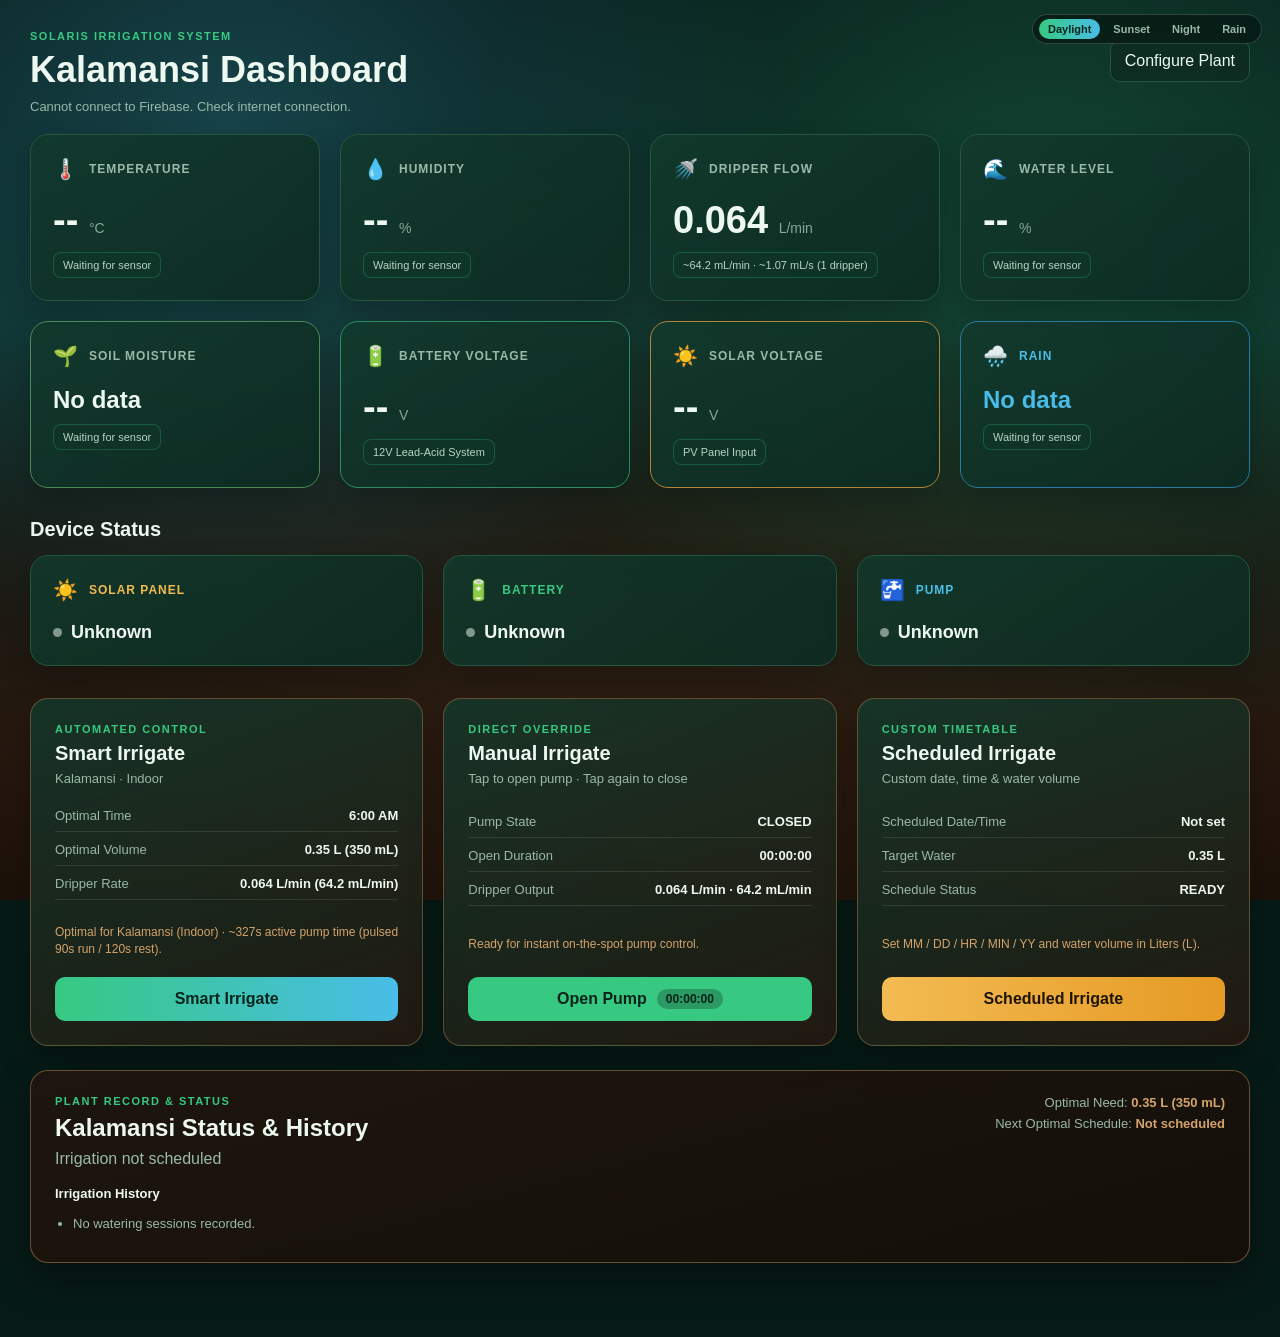
==== monitoring.html @ 54e04a66 "Add files via upload" ====
<!DOCTYPE html>
<html lang="en">
<head>
    <meta charset="UTF-8">
    <meta name="viewport" content="width=device-width, initial-scale=1.0">
    <title>Plant Monitoring — SOLARIS</title>
    <link rel="stylesheet" href="styles.css">
    <script type="module" src="script.js"></script>
    <style>
        /* Background-only scenery layer behind the existing dashboard */
        .solaris-bg-layer {
            position: fixed;
            inset: 0;
            z-index: 0;
            pointer-events: none;
            overflow: hidden;
            transition: filter 0.45s ease;
        }

        .solaris-bg-layer svg {
            width: 100%;
            height: 100%;
            display: block;
        }

        body.bg-mood-daylight .solaris-bg-layer {
            filter: brightness(1.04) saturate(1.08);
        }

        body.bg-mood-sunset .solaris-bg-layer {
            filter: brightness(0.96) saturate(1.24) sepia(0.12);
        }

        body.bg-mood-night .solaris-bg-layer {
            filter: brightness(0.76) saturate(1.05) hue-rotate(8deg);
        }

        body.bg-mood-rain .solaris-bg-layer {
            filter: brightness(0.84) saturate(0.88) contrast(1.05);
        }

        .bg-sun-group {
            transform: translateY(0px);
            opacity: 0.92;
            transition: transform 0.85s cubic-bezier(0.22, 1, 0.36, 1), opacity 0.55s ease;
        }

        .bg-sun-core {
            fill: #fde68a;
            transition: fill 0.75s ease;
        }

        .bg-sun-halo {
            fill: rgba(251, 191, 36, 0.35);
            transition: fill 0.75s ease;
        }

        body.bg-mood-sunset .bg-sun-group {
            transform: translateY(150px);
            opacity: 0.95;
        }

        body.bg-mood-sunset .bg-sun-core {
            fill: #fb923c;
        }

        body.bg-mood-sunset .bg-sun-halo {
            fill: rgba(249, 115, 22, 0.42);
        }

        body.bg-mood-rain .bg-sun-group {
            transform: translateY(10px);
            opacity: 0.5;
        }

        body.bg-mood-night .bg-sun-group {
            transform: translateY(110px);
            opacity: 0;
        }

        .bg-moon-group {
            opacity: 0;
            transform: translateY(14px);
            transition: opacity 0.65s ease, transform 0.75s cubic-bezier(0.22, 1, 0.36, 1);
        }

        body.bg-mood-night .bg-moon-group {
            opacity: 0.92;
            transform: translateY(0px);
        }

        .bg-clouds-group {
            opacity: 0;
            transform: translateY(-10px);
            transition: opacity 0.55s ease, transform 0.65s ease;
        }

        body.bg-mood-rain .bg-clouds-group {
            opacity: 0.88;
            transform: translateY(0px);
        }

        .bg-rain-group {
            display: none;
        }

        .bg-rain-group.is-active {
            display: inline;
        }

        .bg-rain-drop {
            animation: bgDropFall 0.9s linear infinite;
        }

        /* Compact scenery pill in top-right without shifting dashboard boxes */
        .solaris-bg-switcher {
            position: fixed;
            top: 14px;
            right: 18px;
            z-index: 25;
            display: inline-flex;
            align-items: center;
            gap: 4px;
            padding: 4px 6px;
            border-radius: 999px;
            border: 1px solid rgba(154, 208, 185, 0.25);
            background: rgba(7, 27, 22, 0.86);
            backdrop-filter: blur(8px);
        }

        .solaris-bg-btn {
            padding: 4px 9px;
            border-radius: 999px;
            background: transparent;
            color: #9ab9a8;
            font-size: 11px;
            font-weight: 700;
        }

        .solaris-bg-btn.active {
            background: linear-gradient(90deg, #37c982, #49bde8);
            color: #08251d;
        }

        /* Keep existing dashboard boxes strictly untouched above background */
        .dashboard {
            position: relative;
            z-index: 1;
        }

        @keyframes bgDropFall {
            0% { transform: translate(-8px, -24px); opacity: 0.2; }
            50% { opacity: 0.65; }
            100% { transform: translate(-22px, 36px); opacity: 0.1; }
        }
    </style>
</head>
<body class="bg-mood-daylight">
    <!-- BACKGROUND-ONLY LAYER (DOES NOT AFFECT DASHBOARD BOXES) -->
    <div class="solaris-bg-layer" aria-hidden="true">
        <svg viewBox="0 0 1440 900" preserveAspectRatio="xMidYMax slice">
            <defs>
                <linearGradient id="bgSkyWash" x1="0%" y1="0%" x2="0%" y2="100%">
                    <stop offset="0%" stop-color="#071d18" stop-opacity="0.45" />
                    <stop offset="65%" stop-color="#0a261f" stop-opacity="0.25" />
                    <stop offset="100%" stop-color="#171009" stop-opacity="0.65" />
                </linearGradient>
            </defs>

            <rect x="0" y="0" width="1440" height="900" fill="url(#bgSkyWash)" />

            <g class="bg-sun-group">
                <circle class="bg-sun-halo" cx="220" cy="125" r="140" />
                <circle class="bg-sun-core" cx="220" cy="125" r="30" />
            </g>

            <g class="bg-moon-group">
                <circle cx="235" cy="115" r="24" fill="#f8fafc" />
                <circle cx="245" cy="109" r="20" fill="#071d18" />
                <circle cx="120" cy="95" r="2" fill="#e2e8f0" opacity="0.75" />
                <circle cx="380" cy="85" r="1.7" fill="#e2e8f0" opacity="0.65" />
                <circle cx="510" cy="145" r="2" fill="#e2e8f0" opacity="0.7" />
            </g>

            <g class="bg-clouds-group">
                <ellipse cx="205" cy="120" rx="130" ry="36" fill="#64748b" />
                <ellipse cx="315" cy="132" rx="115" ry="32" fill="#475569" />
                <ellipse cx="255" cy="108" rx="100" ry="28" fill="#94a3b8" opacity="0.6" />
            </g>

            <g id="bgRainGroup" class="bg-rain-group">
                <g stroke="rgba(148, 163, 184, 0.45)" stroke-width="1.6" stroke-linecap="round">
                    <line class="bg-rain-drop" x1="140" y1="160" x2="128" y2="191" />
                    <line class="bg-rain-drop" x1="205" y1="190" x2="193" y2="221" style="animation-delay: -0.25s;" />
                    <line class="bg-rain-drop" x1="270" y1="150" x2="258" y2="181" style="animation-delay: -0.45s;" />
                    <line class="bg-rain-drop" x1="340" y1="200" x2="328" y2="231" style="animation-delay: -0.15s;" />
                    <line class="bg-rain-drop" x1="405" y1="165" x2="393" y2="196" style="animation-delay: -0.6s;" />
                </g>
            </g>
        </svg>
    </div>

    <!-- BACKGROUND MODE SWITCHER -->
    <div class="solaris-bg-switcher" role="group" aria-label="Background Scenery">
        <button type="button" class="solaris-bg-btn active" data-bg-scenery="daylight">Daylight</button>
        <button type="button" class="solaris-bg-btn" data-bg-scenery="sunset">Sunset</button>
        <button type="button" class="solaris-bg-btn" data-bg-scenery="night">Night</button>
        <button type="button" class="solaris-bg-btn" data-bg-scenery="rain">Rain</button>
    </div>

    <div class="ambient-backdrop"></div>

    <svg class="scroll-roots-overlay" viewBox="0 0 1440 900" preserveAspectRatio="none" aria-hidden="true">
        <path class="root-branch" d="M120 900 C150 760, 110 660, 180 540 C220 470, 260 410, 240 310" fill="none" stroke="rgba(212, 163, 106, 0.35)" stroke-width="3" />
        <path class="root-branch" d="M180 540 C120 490, 80 440, 45 370" fill="none" stroke="rgba(212, 163, 106, 0.25)" stroke-width="2" />
        <path class="root-branch" d="M1320 900 C1280 750, 1330 640, 1250 520 C1200 450, 1170 380, 1195 290" fill="none" stroke="rgba(212, 163, 106, 0.35)" stroke-width="3" />
        <path class="root-branch" d="M1250 520 C1310 470, 1360 420, 1395 350" fill="none" stroke="rgba(212, 163, 106, 0.25)" stroke-width="2" />
        <path class="root-branch" d="M720 900 C705 810, 740 740, 715 650" fill="none" stroke="rgba(55, 201, 130, 0.22)" stroke-width="2.5" />
    </svg>

    <main class="dashboard">
        <header class="dashboard-header">
            <div>
                <div class="dashboard-kicker">SOLARIS IRRIGATION SYSTEM</div>
                <h1 id="activePlantTitle">Kalamansi Dashboard</h1>
            </div>
            <a class="configure-link" href="index.html">Configure Plant</a>
        </header>

        <p id="telemetryStatus" class="telemetry-status">Connecting to Firebase...</p>

        <section class="sensor-grid">
            <div class="sensor-card temperature-card">
                <div class="sensor-title">
                    <span>🌡️</span>
                    TEMPERATURE
                </div>
                <div class="sensor-value">
                    <span id="temperatureValue">--</span> <span class="sensor-unit">°C</span>
                </div>
                <div class="sensor-stats">
                    <div class="stat">Waiting for sensor</div>
                </div>
            </div>

            <div class="sensor-card humidity-card">
                <div class="sensor-title">
                    <span>💧</span>
                    HUMIDITY
                </div>
                <div class="sensor-value">
                    <span id="humidityValue">--</span> <span class="sensor-unit">%</span>
                </div>
                <div class="sensor-stats">
                    <div class="stat">Waiting for sensor</div>
                </div>
            </div>

            <div class="sensor-card water-card">
                <div class="sensor-title">
                    <span>🚿</span>
                    DRIPPER FLOW
                </div>
                <div class="sensor-value">
                    <span id="waterFlowValue">0.064</span> <span class="sensor-unit">L/min</span>
                </div>
                <div class="sensor-stats">
                    <div class="stat" id="dripperRateDetail">~64.2 mL/min · ~1.07 mL/s (1 dripper)</div>
                </div>
            </div>

            <div class="sensor-card water-card">
                <div class="sensor-title">
                    <span>🌊</span>
                    WATER LEVEL
                </div>
                <div class="sensor-value">
                    <span id="waterLevelValue">--</span> <span class="sensor-unit">%</span>
                </div>
                <div class="sensor-stats">
                    <div class="stat">Waiting for sensor</div>
                </div>
            </div>

            <div class="sensor-card soil-card">
                <div class="sensor-title">
                    <span aria-hidden="true">🌱</span>
                    SOIL MOISTURE
                </div>
                <div class="sensor-value rain-reading" id="soilMoistureReading" aria-live="polite">
                    No data
                </div>
                <div class="sensor-stats">
                    <div class="stat" id="soilMoistureStatus">Waiting for sensor</div>
                </div>
            </div>

            <div class="sensor-card battery-voltage-card">
                <div class="sensor-title">
                    <span aria-hidden="true">🔋</span>
                    BATTERY VOLTAGE
                </div>
                <div class="sensor-value">
                    <span id="batteryVoltageValue">--</span> <span class="sensor-unit">V</span>
                </div>
                <div class="sensor-stats">
                    <div class="stat">12V Lead-Acid System</div>
                </div>
            </div>

            <div class="sensor-card solar-voltage-card">
                <div class="sensor-title">
                    <span aria-hidden="true">☀️</span>
                    SOLAR VOLTAGE
                </div>
                <div class="sensor-value">
                    <span id="solarVoltageValue">--</span> <span class="sensor-unit">V</span>
                </div>
                <div class="sensor-stats">
                    <div class="stat">PV Panel Input</div>
                </div>
            </div>

            <div class="sensor-card water-card rain-card">
                <div class="sensor-title">
                    <span aria-hidden="true">🌧️</span>
                    RAIN
                </div>
                <div class="sensor-value rain-reading" id="rainReading" aria-live="polite">
                    No data
                </div>
                <div class="sensor-stats">
                    <div class="stat" id="rainStatus">Waiting for sensor</div>
                </div>
            </div>
        </section>

        <section class="device-status-section" aria-labelledby="device-status-heading">
            <h1 id="device-status-heading">Device Status</h1>
            <div class="device-status-grid">
                <article class="device-status-card solar-card" aria-live="polite">
                    <div class="sensor-title"><span aria-hidden="true">☀️</span> SOLAR PANEL</div>
                    <p class="device-state" id="solarStatus" data-state="unknown">Unknown</p>
                </article>
                <article class="device-status-card battery-card" aria-live="polite">
                    <div class="sensor-title"><span aria-hidden="true">🔋</span> BATTERY</div>
                    <p class="device-state" id="batteryStatus" data-state="unknown">Unknown</p>
                </article>
                <article class="device-status-card pump-card" aria-live="polite">
                    <div class="sensor-title"><span aria-hidden="true">🚰</span> PUMP</div>
                    <p class="device-state" id="pumpStatus" data-state="unknown">Unknown</p>
                </article>
            </div>
        </section>

        <!-- 3-COLUMN IRRIGATION CONTROLS: SMART | MANUAL | SCHEDULED -->
        <section class="irrigation-controls-grid" aria-label="Irrigation Controls">
            <article class="control-mode-card">
                <div class="mode-card-header">
                    <div class="section-kicker">AUTOMATED CONTROL</div>
                    <h2>Smart Irrigate</h2>
                    <p id="configuredPlantText">Kalamansi · Indoor</p>
                </div>

                <div class="mode-lines">
                    <div class="mode-line-row">
                        <span>Optimal Time</span>
                        <strong id="smartOptimalTimeDisplay">6:00 AM</strong>
                    </div>
                    <div class="mode-line-row">
                        <span>Optimal Volume</span>
                        <strong id="smartOptimalLitersDisplay">0.35 L (350 mL)</strong>
                    </div>
                    <div class="mode-line-row">
                        <span>Dripper Rate</span>
                        <strong>0.064 L/min (64.2 mL/min)</strong>
                    </div>
                </div>

                <p id="smartModeIndication" class="mode-indication">
                    Optimal for Kalamansi (Indoor) · ~327s active pump time (pulsed 90s run / 120s rest).
                </p>

                <button type="button" id="smartIrrigateButton" class="smart-irrigate-button">
                    Smart Irrigate
                </button>

                <div id="scheduleSheet" class="schedule-sheet" hidden>
                    <span>Scheduled Irrigation</span>
                    <strong id="scheduledTime">Not scheduled</strong>
                    <small id="scheduleStatus">Waiting for schedule</small>
                </div>
            </article>

            <article class="control-mode-card">
                <div class="mode-card-header">
                    <div class="section-kicker">DIRECT OVERRIDE</div>
                    <h2>Manual Irrigate</h2>
                    <p>Tap to open pump · Tap again to close</p>
                </div>

                <div class="mode-lines">
                    <div class="mode-line-row">
                        <span>Pump State</span>
                        <strong id="manualPumpStateText">CLOSED</strong>
                    </div>
                    <div class="mode-line-row">
                        <span>Open Duration</span>
                        <strong id="manualElapsedFull">00:00:00</strong>
                    </div>
                    <div class="mode-line-row">
                        <span>Dripper Output</span>
                        <strong id="manualLiveFlowText">0.064 L/min · 64.2 mL/min</strong>
                    </div>
                </div>

                <p id="manualModeIndication" class="mode-indication">
                    Ready for instant on-the-spot pump control.
                </p>

                <button type="button" id="manualIrrigateButton" class="manual-irrigate-button">
                    <span id="manualButtonLabel">Open Pump</span>
                    <span id="manualButtonTimer" class="manual-timer-pill">00:00:00</span>
                </button>
            </article>

            <article class="control-mode-card">
                <div class="mode-card-header">
                    <div class="section-kicker">CUSTOM TIMETABLE</div>
                    <h2>Scheduled Irrigate</h2>
                    <p>Custom date, time &amp; water volume</p>
                </div>

                <div class="mode-lines">
                    <div class="mode-line-row">
                        <span>Scheduled Date/Time</span>
                        <strong id="customScheduleDateTimeDisplay">Not set</strong>
                    </div>
                    <div class="mode-line-row">
                        <span>Target Water</span>
                        <strong id="customScheduleLitersDisplay">0.35 L</strong>
                    </div>
                    <div class="mode-line-row">
                        <span>Schedule Status</span>
                        <strong id="customScheduleStatusBadge">READY</strong>
                    </div>
                </div>

                <p id="customScheduleIndication" class="mode-indication">
                    Set MM / DD / HR / MIN / YY and water volume in Liters (L).
                </p>

                <button type="button" id="scheduledIrrigateButton" class="scheduled-irrigate-button">
                    Scheduled Irrigate
                </button>
            </article>
        </section>

        <!-- LOWER PLANT RECORD, OPTIMAL NEED & HISTORY -->
        <section class="irrigation-section" aria-label="Plant Status and Watering History">
            <div class="plant-status-panel">
                <div class="plant-status-top">
                    <div>
                        <div class="section-kicker">PLANT RECORD &amp; STATUS</div>
                        <h2 id="historyPlantName">Kalamansi Status &amp; History</h2>
                        <p id="plantStatus">Irrigation not scheduled</p>
                    </div>
                    <div class="plant-optimal-lines">
                        <div>Optimal Need: <strong id="lowerOptimalLiters">0.35 L (350 mL)</strong></div>
                        <div>Next Optimal Schedule: <strong id="nextSchedule">Not scheduled</strong></div>
                    </div>
                </div>

                <h3>Irrigation History</h3>
                <ul id="irrigationHistory" class="history-list">
                    <li>No watering sessions recorded.</li>
                </ul>
            </div>
        </section>
    </main>

    <!-- 1. SMART IRRIGATE CONFIRMATION MODAL -->
    <dialog id="irrigationDialog" class="irrigation-dialog">
        <h2 id="dialogPlantName">Smart Irrigate</h2>
        <p id="dialogScheduleText">Schedule Smart Irrigate for the configured plant?</p>
        <div class="dialog-actions">
            <button type="button" id="cancelIrrigation">Cancel</button>
            <button type="button" id="operateIrrigation" class="operate-button">Operate</button>
        </div>
    </dialog>

    <!-- 2. CUSTOM SCHEDULED IRRIGATE MODAL (MM, DD, HR, MIN, YY + LITERS) -->
    <dialog id="customScheduleDialog" class="irrigation-dialog custom-schedule-dialog">
        <h2>Scheduled Irrigate</h2>
        <p id="customDialogSubtitle">Set date, time, and water volume in Liters (L).</p>

        <form id="customScheduleForm">
            <div class="datetime-inputs-grid">
                <div class="dt-field">
                    <label for="schedMM">MM</label>
                    <input id="schedMM" type="number" min="1" max="12" placeholder="MM" required>
                </div>
                <div class="dt-field">
                    <label for="schedDD">DD</label>
                    <input id="schedDD" type="number" min="1" max="31" placeholder="DD" required>
                </div>
                <div class="dt-field">
                    <label for="schedHR">HR</label>
                    <input id="schedHR" type="number" min="0" max="23" placeholder="HH" required>
                </div>
                <div class="dt-field">
                    <label for="schedMIN">MIN</label>
                    <input id="schedMIN" type="number" min="0" max="59" placeholder="MM" required>
                </div>
                <div class="dt-field">
                    <label for="schedYY">YY</label>
                    <input id="schedYY" type="number" min="0" max="99" placeholder="YY" required>
                </div>
            </div>

            <div class="liters-input-group">
                <label for="schedLiters">WATER VOLUME (LITERS — L)</label>
                <input id="schedLiters" type="number" step="0.01" min="0.01" max="10" placeholder="0.35" required>
                <div class="liters-presets">
                    <button type="button" class="liter-preset-btn" data-liters="0.18">0.18 L</button>
                    <button type="button" class="liter-preset-btn" data-liters="0.25">0.25 L</button>
                    <button type="button" class="liter-preset-btn" data-liters="0.35">0.35 L</button>
                    <button type="button" class="liter-preset-btn" data-liters="0.50">0.50 L</button>
                </div>
            </div>

            <p id="customModalIndication" class="custom-indication-text">
                Select date, time, and volume in Liters.
            </p>

            <div class="dialog-actions">
                <button type="button" id="cancelCustomSchedule">Cancel</button>
                <button type="submit" id="saveCustomSchedule" class="operate-button">Set Schedule</button>
            </div>
        </form>
    </dialog>

    <script>
        document.addEventListener("DOMContentLoaded", () => {
            const buttons = document.querySelectorAll(".solaris-bg-btn");
            const rainGroup = document.querySelector("#bgRainGroup");

            function applyBgScenery(mode) {
                const chosen = ["daylight", "sunset", "night", "rain"].includes(mode) ? mode : "daylight";
                document.body.classList.remove("bg-mood-daylight", "bg-mood-sunset", "bg-mood-night", "bg-mood-rain");
                document.body.classList.add(`bg-mood-${chosen}`);
                buttons.forEach((btn) => {
                    btn.classList.toggle("active", btn.getAttribute("data-bg-scenery") === chosen);
                });
                rainGroup?.classList.toggle("is-active", chosen === "rain");
                localStorage.setItem("configuredScenery", chosen);
            }

            buttons.forEach((btn) => {
                btn.addEventListener("click", () => {
                    applyBgScenery(btn.getAttribute("data-bg-scenery"));
                });
            });

            applyBgScenery(localStorage.getItem("configuredScenery") || "daylight");
        });
    </script>
</body>
</html>
---- styles.css ----
* {
    margin: 0;
    padding: 0;
    box-sizing: border-box;
}

:root {
    --scroll-progress: 0;
    --theme-bg: #071b16;
    --theme-surface: #0d2b22;
    --theme-surface-light: #12392c;
    --theme-border: #245641;
    --theme-text: #edf8f1;
    --theme-muted: #9ab9a8;
    --emerald: #37c982;
    --solar-amber: #f3bb52;
    --water-blue: #49bde8;
    --soil-glow: #d4a36a;
}

body {
    font-family: "Inter", Arial, Helvetica, sans-serif;
    background-color: var(--theme-bg);
    color: var(--theme-text);
    overflow-x: hidden;
}

/* ===================== VIBEY AMBIENT + SOIL & ROOTS SCROLL TRANSITION ===================== */
.ambient-backdrop {
    position: fixed;
    inset: 0;
    z-index: 0;
    pointer-events: none;
    background:
        radial-gradient(circle at 18% 14%, rgba(73, 189, 232, 0.22), transparent 42%),
        radial-gradient(circle at 82% 22%, rgba(55, 201, 130, 0.20), transparent 45%),
        radial-gradient(circle at 50% 88%, rgba(92, 54, 24, calc(0.18 + var(--scroll-progress) * 0.65)), transparent 65%),
        linear-gradient(
            180deg,
            #071c19 0%,
            #0b2923 38%,
            #161b14 calc(58% - var(--scroll-progress) * 16%),
            #26180f calc(82% - var(--scroll-progress) * 10%),
            #1c110a 100%
        );
    transition: background 0.15s linear;
}

/* Subtle organic soil texture layer that fades in as you scroll down */
.ambient-backdrop::after {
    content: "";
    position: fixed;
    inset: 0;
    opacity: calc(var(--scroll-progress) * 0.32);
    background-image:
        radial-gradient(rgba(218, 177, 128, 0.18) 1px, transparent 0),
        radial-gradient(rgba(35, 19, 9, 0.55) 1.5px, transparent 0);
    background-size: 26px 26px, 44px 44px;
    background-position: 0 0, 13px 17px;
    pointer-events: none;
}

.scroll-roots-overlay {
    position: fixed;
    inset: 0;
    width: 100%;
    height: 100%;
    z-index: 0;
    pointer-events: none;
    opacity: calc(0.12 + var(--scroll-progress) * 0.78);
    transform: translateY(calc((1 - var(--scroll-progress)) * 90px));
    transition: opacity 0.12s linear, transform 0.12s linear;
}

.root-branch {
    stroke-dasharray: 1200;
    stroke-dashoffset: calc(1200 - (var(--scroll-progress) * 1100));
}

.dashboard {
    position: relative;
    z-index: 1;
    min-height: 100vh;
    padding: 30px;
    background: transparent;
    color: var(--theme-text);
}

/* ===================== PLANT CONFIG PAGE ===================== */
body:has(.plant-config) .dashboard {
    display: grid;
    place-items: center;
    background: radial-gradient(circle at 20% 20%, rgba(73, 189, 232, 0.18), transparent 45%), #071b16;
}

.plant-config {
    width: min(100%, 474px);
    padding: 36px 30px 30px;
    border: 1px solid var(--theme-border);
    border-radius: 16px;
    background: linear-gradient(145deg, rgba(18, 57, 44, 0.92), rgba(13, 43, 34, 0.94));
    box-shadow: 0 18px 36px rgba(2, 7, 16, .35);
}

.plant-config h1 {
    margin-bottom: 14px;
    color: var(--theme-text);
    font-size: 24px;
    text-align: center;
}

.plant-config p {
    margin-bottom: 30px;
    color: var(--theme-muted);
    font-size: 14px;
    line-height: 1.55;
    text-align: center;
}

.plant-config label {
    display: block;
    margin: 0 0 10px;
    color: var(--theme-muted);
    font-size: 12px;
    font-weight: 700;
    letter-spacing: 1px;
    text-transform: uppercase;
}

.plant-config select,
.plant-config .environment-buttons button {
    width: 100%;
    height: 48px;
    padding: 0 14px;
    border: 1px solid var(--theme-border);
    border-radius: 8px;
    background: #103529;
    color: var(--theme-text);
    font: inherit;
}

.plant-config select {
    margin-bottom: 26px;
}

.plant-config .environment-buttons {
    display: grid;
    grid-template-columns: 1fr 1fr;
    gap: 12px;
    margin-bottom: 28px;
}

.plant-config .environment-buttons button {
    padding: 0 8px;
    color: var(--theme-muted);
    font-size: 14px;
}

.plant-config .environment-buttons button.active {
    border: 2px solid var(--emerald);
    background: #164632;
    color: #eafff2;
}

.plant-config .environment-buttons button#outdoor.active {
    border-color: var(--solar-amber);
    background: #49391e;
    color: #fff3d4;
}

.plant-config #startMonitoring {
    display: flex;
    align-items: center;
    justify-content: center;
    width: 100%;
    min-height: 54px;
    border-radius: 8px;
    background: linear-gradient(90deg, var(--emerald), var(--water-blue));
    color: #08251d;
    font-size: 16px;
    font-weight: 700;
    text-decoration: none;
}

/* ===================== HEADER & TELEMETRY ===================== */
.dashboard-header {
    display: flex;
    align-items: center;
    justify-content: space-between;
    gap: 20px;
    margin-bottom: 8px;
}

.dashboard-header h1 {
    color: var(--theme-text);
    font-size: clamp(24px, 4vw, 36px);
}

.dashboard-kicker,
.section-kicker {
    color: var(--emerald);
    font-size: 11px;
    font-weight: 800;
    letter-spacing: 1.5px;
    margin-bottom: 7px;
}

.configure-link {
    border: 1px solid var(--theme-border);
    border-radius: 10px;
    background: rgba(13, 43, 34, 0.85);
    color: var(--theme-text);
    padding: 11px 14px;
    text-decoration: none;
    white-space: nowrap;
}

.telemetry-status {
    margin: 0 0 20px;
    color: var(--theme-muted);
    font-size: 13px;
}

/* ===================== SENSOR CARDS ===================== */
.sensor-grid {
    display: grid;
    grid-template-columns: repeat(4, minmax(0, 1fr));
    gap: 20px;
    width: 100%;
    margin: 20px 0;
}

.sensor-card {
    background: linear-gradient(145deg, rgba(18, 57, 44, 0.88), rgba(13, 43, 34, 0.90));
    backdrop-filter: blur(8px);
    border: 1px solid var(--theme-border);
    border-radius: 18px;
    padding: 22px;
    min-width: 0;
    box-shadow: 0 12px 28px rgba(0, 0, 0, .22);
    transition: transform 0.2s ease, border-color 0.2s ease;
}

.sensor-card:hover {
    transform: translateY(-3px);
    border-color: var(--emerald);
}

.sensor-title {
    display: flex;
    align-items: center;
    gap: 10px;
    font-size: 12px;
    font-weight: 600;
    letter-spacing: 1px;
    color: var(--theme-muted);
}

.sensor-title span {
    font-size: 20px;
}

.sensor-value {
    font-size: clamp(26px, 3vw, 38px);
    font-weight: 700;
    color: var(--theme-text);
    margin-top: 18px;
    margin-bottom: 10px;
    word-break: break-word;
}

.sensor-unit {
    font-size: 14px;
    font-weight: 400;
    color: #86a999;
}

.sensor-stats {
    display: flex;
    flex-wrap: wrap;
    gap: 6px;
    margin-top: 10px;
}

.stat {
    background-color: rgba(16, 53, 41, 0.85);
    border: 1px solid rgba(55, 201, 130, 0.25);
    color: #b7d4c4;
    padding: 6px 9px;
    border-radius: 8px;
    font-size: 11px;
}

.rain-reading {
    font-size: 24px;
}

.rain-card {
    border-color: #287ba0;
}

.rain-card .sensor-title,
.rain-card .rain-reading {
    color: var(--water-blue);
}

.soil-card {
    border-color: #4b8a57;
}

.battery-voltage-card {
    border-color: #2b8f63;
}

.solar-voltage-card {
    border-color: #b28338;
}

/* ===================== DEVICE STATUS ===================== */
.device-status-section {
    margin-top: 30px;
}

.device-status-section > h1 {
    margin-bottom: 14px;
    color: var(--theme-text);
    font-size: 20px;
}

.device-status-grid {
    display: grid;
    grid-template-columns: repeat(3, minmax(0, 1fr));
    gap: 20px;
}

.device-status-card {
    min-width: 0;
    padding: 22px;
    border: 1px solid var(--theme-border);
    border-radius: 18px;
    background: linear-gradient(145deg, rgba(18, 57, 44, 0.88), rgba(13, 43, 34, 0.90));
    backdrop-filter: blur(8px);
    box-shadow: 0 12px 28px rgba(0, 0, 0, .22);
}

.solar-card .sensor-title {
    color: var(--solar-amber);
}

.battery-card .sensor-title {
    color: var(--emerald);
}

.pump-card .sensor-title {
    color: var(--water-blue);
}

.device-state {
    display: flex;
    align-items: center;
    gap: 9px;
    margin-top: 20px;
    color: var(--theme-text);
    font-size: 18px;
    font-weight: 700;
}

.device-state::before {
    width: 9px;
    height: 9px;
    flex: 0 0 9px;
    border-radius: 50%;
    background: #82988c;
    content: "";
}

.device-state[data-state="on"]::before {
    background: var(--emerald);
}

.device-state[data-state="off"]::before {
    background: var(--solar-amber);
}

/* ===================== 3-MODE IRRIGATION CONTROLS (NO BOXES INSIDE CARDS) ===================== */
.irrigation-controls-grid {
    display: grid;
    grid-template-columns: repeat(3, minmax(0, 1fr));
    gap: 20px;
    margin-top: 32px;
}

.control-mode-card {
    border: 1px solid rgba(212, 163, 106, 0.35);
    border-radius: 18px;
    background: linear-gradient(160deg, rgba(18, 57, 44, 0.82), rgba(38, 25, 16, 0.86));
    backdrop-filter: blur(10px);
    padding: 24px;
    display: flex;
    flex-direction: column;
    justify-content: space-between;
    gap: 18px;
    box-shadow: 0 14px 32px rgba(0, 0, 0, .28);
}

.mode-card-header h2 {
    margin-bottom: 6px;
    color: var(--theme-text);
    font-size: 20px;
}

.mode-card-header p {
    color: var(--theme-muted);
    font-size: 13px;
}

/* Clean typographic lines without boxes */
.mode-lines {
    display: flex;
    flex-direction: column;
    gap: 10px;
    padding: 4px 0;
}

.mode-line-row {
    display: flex;
    justify-content: space-between;
    align-items: baseline;
    gap: 12px;
    padding-bottom: 8px;
    border-bottom: 1px solid rgba(237, 248, 241, 0.10);
    font-size: 13px;
    color: var(--theme-muted);
}

.mode-line-row strong {
    color: var(--theme-text);
    font-weight: 700;
    text-align: right;
    font-variant-numeric: tabular-nums;
}

.mode-indication {
    margin-top: 2px;
    color: var(--soil-glow);
    font-size: 12px;
    line-height: 1.45;
}

button {
    cursor: pointer;
    border: none;
    transition: 0.2s ease;
}

button:hover:not(:disabled) {
    opacity: 0.9;
    transform: translateY(-1px);
}

.smart-irrigate-button,
.manual-irrigate-button,
.scheduled-irrigate-button,
.dialog-actions button {
    min-height: 44px;
    width: 100%;
    border-radius: 10px;
    padding: 10px 16px;
    font: inherit;
    font-weight: 800;
    display: flex;
    align-items: center;
    justify-content: center;
    gap: 10px;
}

.smart-irrigate-button {
    background: linear-gradient(90deg, var(--emerald), var(--water-blue));
    color: #08251d;
}

.manual-irrigate-button {
    background: var(--emerald);
    color: #072219;
}

.manual-irrigate-button.is-open {
    background: #ef4444;
    color: #ffffff;
}

.manual-timer-pill {
    background: rgba(0, 0, 0, 0.24);
    padding: 3px 9px;
    border-radius: 999px;
    font-size: 12px;
    font-variant-numeric: tabular-nums;
}

.scheduled-irrigate-button {
    background: linear-gradient(90deg, var(--solar-amber), #e59a24);
    color: #1e1404;
}

.smart-irrigate-button:disabled,
.manual-irrigate-button:disabled,
.scheduled-irrigate-button:disabled {
    opacity: 0.55;
    cursor: not-allowed;
}

.schedule-sheet {
    display: flex;
    flex-direction: column;
    gap: 3px;
    padding-top: 6px;
    border-top: 1px solid rgba(55, 201, 130, 0.28);
    font-size: 12px;
}

.schedule-sheet[hidden] {
    display: none;
}

.schedule-sheet span,
.schedule-sheet small {
    color: var(--theme-muted);
}

.schedule-sheet strong {
    color: var(--emerald);
    font-size: 13px;
}

/* ===================== LOWER PLANT RECORD & ROOTS SECTION ===================== */
.irrigation-section {
    display: grid;
    grid-template-columns: 1fr;
    gap: 20px;
    margin-top: 24px;
    padding-bottom: 44px;
}

.plant-status-panel {
    border: 1px solid rgba(212, 163, 106, 0.42);
    border-radius: 18px;
    background: linear-gradient(165deg, rgba(34, 22, 14, 0.86), rgba(22, 14, 9, 0.92));
    backdrop-filter: blur(10px);
    padding: 24px;
    box-shadow: 0 16px 36px rgba(0, 0, 0, .35);
}

.plant-status-top {
    display: flex;
    justify-content: space-between;
    align-items: flex-start;
    flex-wrap: wrap;
    gap: 14px;
}

.plant-status-panel h2 {
    margin-bottom: 8px;
    color: var(--theme-text);
}

.plant-status-panel p {
    color: var(--theme-muted);
}

.plant-optimal-lines {
    display: flex;
    flex-direction: column;
    gap: 6px;
    font-size: 13px;
    color: var(--theme-muted);
    text-align: right;
}

.plant-optimal-lines strong {
    color: var(--soil-glow);
}

.plant-status-panel h3 {
    margin: 18px 0 8px;
    color: var(--theme-text);
    font-size: 13px;
}

.history-list {
    max-height: 170px;
    overflow-y: auto;
    margin: 0;
    padding-left: 18px;
    color: var(--theme-muted);
    font-size: 13px;
}

.history-list li {
    margin: 7px 0;
}

/* ===================== MODALS ===================== */
.irrigation-dialog {
    position: fixed;
    inset: 50% auto auto 50%;
    margin: 0;
    transform: translate(-50%, -50%);
    width: min(430px, calc(100% - 32px));
    border: 1px solid var(--theme-border);
    border-radius: 16px;
    background: #0d2b22;
    color: var(--theme-text);
    padding: 24px;
    text-align: center;
}

.irrigation-dialog::backdrop {
    background: rgba(2, 12, 9, .78);
}

.irrigation-dialog h2 {
    margin-bottom: 10px;
}

.irrigation-dialog p {
    color: var(--theme-muted);
}

.dialog-actions {
    display: grid;
    grid-template-columns: 1fr 1fr;
    gap: 12px;
    margin-top: 22px;
}

.dialog-actions button {
    border: 1px solid var(--theme-border);
    background: #12392c;
    color: var(--theme-text);
}

.dialog-actions .operate-button {
    border: 0;
    background: linear-gradient(90deg, var(--emerald), var(--water-blue));
    color: #08251d;
}

.custom-schedule-dialog {
    width: min(470px, calc(100% - 32px));
    text-align: left;
}

.datetime-inputs-grid {
    display: grid;
    grid-template-columns: repeat(5, 1fr);
    gap: 8px;
    margin: 18px 0 14px;
}

.dt-field,
.liters-input-group label {
    display: flex;
    flex-direction: column;
    gap: 6px;
    font-size: 11px;
    font-weight: 700;
    letter-spacing: 0.8px;
    color: var(--theme-muted);
}

.dt-field input,
.liters-input-group input {
    width: 100%;
    height: 42px;
    padding: 0 10px;
    border: 1px solid var(--theme-border);
    border-radius: 8px;
    background: #103529;
    color: var(--theme-text);
    font: inherit;
    font-size: 14px;
    font-weight: 700;
}

.liters-presets {
    display: grid;
    grid-template-columns: repeat(4, 1fr);
    gap: 8px;
    margin-top: 10px;
}

.liter-preset-btn {
    min-height: 36px;
    border: 1px solid var(--theme-border);
    border-radius: 8px;
    background: #12392c;
    color: var(--theme-text);
    font-size: 12px;
    font-weight: 700;
}

.custom-indication-text {
    margin-top: 14px;
    color: var(--solar-amber);
    font-size: 12px;
    line-height: 1.45;
}

@media (max-width: 1024px) {
    .sensor-grid {
        grid-template-columns: repeat(2, minmax(0, 1fr));
    }
    .irrigation-controls-grid {
        grid-template-columns: 1fr;
    }
}

@media (max-width: 600px) {
    .dashboard {
        padding: 16px;
    }
    .sensor-grid,
    .device-status-grid {
        grid-template-columns: 1fr;
    }
    .dashboard-header {
        flex-direction: column;
        align-items: flex-start;
    }
    .plant-optimal-lines {
        text-align: left;
    }
}
/* ===================== 2D PLANT ENTRANCE & PLANT SWITCHING ===================== */
.config-layout {
    width: min(100%, 840px);
    display: grid;
    grid-template-columns: minmax(250px, 320px) minmax(0, 1fr);
    gap: 28px;
    align-items: center;
}

body:has(.plant-config) .plant-config {
    width: 100%;
    animation: panelSlideIn 0.65s cubic-bezier(0.22, 1, 0.36, 1) both;
}

.plant-2d-stage {
    position: relative;
    display: flex;
    flex-direction: column;
    align-items: center;
    justify-content: center;
    padding: 24px 18px 20px;
    border-radius: 20px;
    border: 1px solid rgba(88, 224, 150, 0.28);
    background: linear-gradient(160deg, rgba(18, 57, 44, 0.72), rgba(10, 32, 26, 0.88));
    box-shadow: 0 20px 42px rgba(0, 0, 0, 0.35);
    overflow: hidden;
    opacity: 0;
    transform: translateY(28px) scale(0.94);
    transition: opacity 0.65s cubic-bezier(0.22, 1, 0.36, 1),
                transform 0.65s cubic-bezier(0.22, 1, 0.36, 1),
                border-color 0.35s ease;
}

.plant-2d-stage.is-visible {
    opacity: 1;
    transform: translateY(0) scale(1);
}

.plant-2d-stage.is-switching .plant-artwork.is-active {
    animation: plantSwapPop 0.42s cubic-bezier(0.22, 1, 0.36, 1);
}

.plant-aura {
    position: absolute;
    width: 190px;
    height: 190px;
    border-radius: 50%;
    background: radial-gradient(circle, rgba(88, 224, 150, 0.26), rgba(73, 189, 232, 0.06) 65%, transparent 75%);
    filter: blur(8px);
    pointer-events: none;
    transition: background 0.45s ease;
}

.plant-2d-stage.is-oregano .plant-aura {
    background: radial-gradient(circle, rgba(243, 187, 82, 0.22), rgba(88, 224, 150, 0.14) 65%, transparent 75%);
}

.plant-2d-svg {
    position: relative;
    z-index: 1;
    width: 100%;
    max-width: 230px;
    height: auto;
}

.plant-artwork {
    opacity: 0;
    transform: scale(0.86) translateY(10px);
    transform-origin: 130px 192px;
    transition: opacity 0.38s ease, transform 0.45s cubic-bezier(0.22, 1, 0.36, 1);
    pointer-events: none;
}

.plant-artwork.is-active {
    opacity: 1;
    transform: scale(1) translateY(0);
}

.sway-a {
    animation: gentleLeafSwayA 3.8s ease-in-out infinite;
    transform-box: fill-box;
    transform-origin: center;
}

.sway-b {
    animation: gentleLeafSwayB 4.4s ease-in-out infinite;
    transform-box: fill-box;
    transform-origin: center;
}

.plant-2d-caption {
    position: relative;
    z-index: 1;
    margin-top: 8px;
    text-align: center;
}

.plant-2d-badge {
    display: inline-block;
    padding: 4px 10px;
    border-radius: 999px;
    font-size: 10px;
    font-weight: 800;
    letter-spacing: 1.2px;
    color: #9bf5c4;
    background: rgba(55, 201, 130, 0.16);
    border: 1px solid rgba(55, 201, 130, 0.35);
}

.plant-2d-caption p {
    margin: 8px 0 0;
    font-size: 12px;
    color: var(--theme-muted);
}

@keyframes panelSlideIn {
    from {
        opacity: 0;
        transform: translateY(20px);
    }
    to {
        opacity: 1;
        transform: translateY(0);
    }
}

@keyframes plantSwapPop {
    0% {
        transform: scale(0.84) translateY(12px);
    }
    65% {
        transform: scale(1.04) translateY(-2px);
    }
    100% {
        transform: scale(1) translateY(0);
    }
}

@keyframes gentleLeafSwayA {
    0%, 100% {
        transform: rotate(-2deg);
    }
    50% {
        transform: rotate(3deg);
    }
}

@keyframes gentleLeafSwayB {
    0%, 100% {
        transform: rotate(2.5deg);
    }
    50% {
        transform: rotate(-2.5deg);
    }
}

@media (max-width: 760px) {
    .config-layout {
        grid-template-columns: 1fr;
        max-width: 474px;
    }
    .plant-2d-svg {
        max-width: 185px;
    }
}
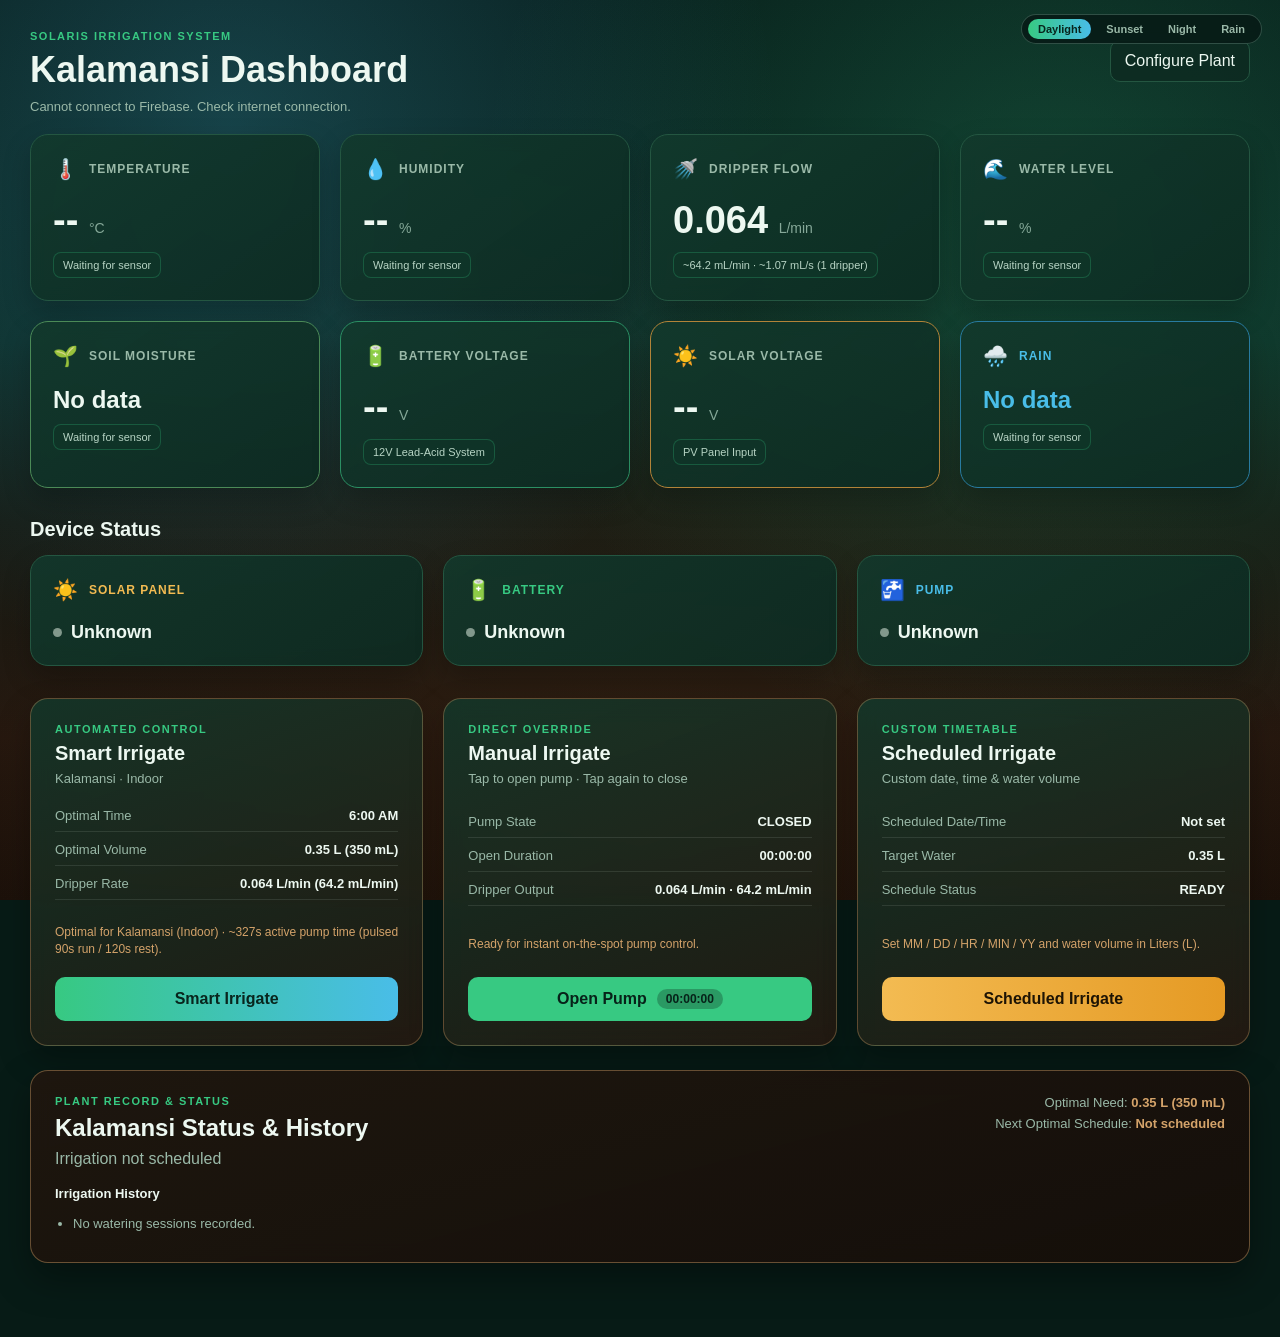
==== commit c2bb62f0: "Add files via upload" ====
--- a/monitoring.html
+++ b/monitoring.html
@@ -7,129 +7,177 @@
     <link rel="stylesheet" href="styles.css">
     <script type="module" src="script.js"></script>
     <style>
-        /* Background-only scenery layer behind the existing dashboard */
-        .solaris-bg-layer {
+        :root {
+            --scroll-progress: 0;
+            --bg-mood-filter: brightness(1.06) saturate(1.12);
+        }
+
+        body.bg-scenery-daylight {
+            --bg-mood-filter: brightness(1.06) saturate(1.12);
+        }
+
+        body.bg-scenery-sunset {
+            --bg-mood-filter: brightness(0.98) saturate(1.26) sepia(0.12);
+        }
+
+        body.bg-scenery-night {
+            --bg-mood-filter: brightness(0.76) saturate(1.06) hue-rotate(8deg);
+        }
+
+        body.bg-scenery-rain {
+            --bg-mood-filter: brightness(0.84) saturate(0.88) contrast(1.05);
+        }
+
+        /* Full-page background layer behind all dashboard boxes */
+        .solaris-page2-bg {
             position: fixed;
             inset: 0;
             z-index: 0;
             pointer-events: none;
             overflow: hidden;
+            filter: var(--bg-mood-filter);
             transition: filter 0.45s ease;
         }
 
-        .solaris-bg-layer svg {
+        .solaris-page2-bg svg {
             width: 100%;
             height: 100%;
             display: block;
         }
 
-        body.bg-mood-daylight .solaris-bg-layer {
-            filter: brightness(1.04) saturate(1.08);
-        }
-
-        body.bg-mood-sunset .solaris-bg-layer {
-            filter: brightness(0.96) saturate(1.24) sepia(0.12);
-        }
-
-        body.bg-mood-night .solaris-bg-layer {
-            filter: brightness(0.76) saturate(1.05) hue-rotate(8deg);
-        }
-
-        body.bg-mood-rain .solaris-bg-layer {
-            filter: brightness(0.84) saturate(0.88) contrast(1.05);
-        }
-
-        .bg-sun-group {
+        /* Sky / Sun / Moon / Clouds / Rain transitions */
+        .p2-sky-tint {
+            fill: rgba(255, 240, 185, 0.14);
+            transition: fill 0.6s ease;
+        }
+
+        body.bg-scenery-sunset .p2-sky-tint {
+            fill: rgba(251, 146, 60, 0.22);
+        }
+
+        body.bg-scenery-night .p2-sky-tint {
+            fill: rgba(15, 32, 65, 0.28);
+        }
+
+        body.bg-scenery-rain .p2-sky-tint {
+            fill: rgba(100, 116, 139, 0.22);
+        }
+
+        .p2-sun-group {
             transform: translateY(0px);
             opacity: 0.92;
             transition: transform 0.85s cubic-bezier(0.22, 1, 0.36, 1), opacity 0.55s ease;
         }
 
-        .bg-sun-core {
+        .p2-sun-core {
             fill: #fde68a;
             transition: fill 0.75s ease;
         }
 
-        .bg-sun-halo {
-            fill: rgba(251, 191, 36, 0.35);
+        .p2-sun-halo {
+            fill: rgba(251, 191, 36, 0.34);
             transition: fill 0.75s ease;
         }
 
-        body.bg-mood-sunset .bg-sun-group {
-            transform: translateY(150px);
+        body.bg-scenery-sunset .p2-sun-group {
+            transform: translateY(145px);
             opacity: 0.95;
         }
 
-        body.bg-mood-sunset .bg-sun-core {
+        body.bg-scenery-sunset .p2-sun-core {
             fill: #fb923c;
         }
 
-        body.bg-mood-sunset .bg-sun-halo {
+        body.bg-scenery-sunset .p2-sun-halo {
             fill: rgba(249, 115, 22, 0.42);
         }
 
-        body.bg-mood-rain .bg-sun-group {
+        body.bg-scenery-rain .p2-sun-group {
             transform: translateY(10px);
-            opacity: 0.5;
-        }
-
-        body.bg-mood-night .bg-sun-group {
-            transform: translateY(110px);
+            opacity: 0.48;
+        }
+
+        body.bg-scenery-night .p2-sun-group {
+            transform: translateY(115px);
             opacity: 0;
         }
 
-        .bg-moon-group {
+        .p2-moon-group {
             opacity: 0;
-            transform: translateY(14px);
+            transform: translateY(16px);
             transition: opacity 0.65s ease, transform 0.75s cubic-bezier(0.22, 1, 0.36, 1);
         }
 
-        body.bg-mood-night .bg-moon-group {
-            opacity: 0.92;
+        body.bg-scenery-night .p2-moon-group {
+            opacity: 0.95;
             transform: translateY(0px);
         }
 
-        .bg-clouds-group {
+        .p2-clouds-group {
             opacity: 0;
-            transform: translateY(-10px);
+            transform: translateY(-12px);
             transition: opacity 0.55s ease, transform 0.65s ease;
         }
 
-        body.bg-mood-rain .bg-clouds-group {
-            opacity: 0.88;
+        body.bg-scenery-rain .p2-clouds-group {
+            opacity: 0.9;
             transform: translateY(0px);
         }
 
-        .bg-rain-group {
+        .p2-rain-group {
             display: none;
         }
 
-        .bg-rain-group.is-active {
+        .p2-rain-group.is-active {
             display: inline;
         }
 
-        .bg-rain-drop {
-            animation: bgDropFall 0.9s linear infinite;
-        }
-
-        /* Compact scenery pill in top-right without shifting dashboard boxes */
-        .solaris-bg-switcher {
+        .p2-rain-streak {
+            animation: p2RainFall 0.85s linear infinite;
+        }
+
+        /* Full-page background plant (matches Page 1 species + grows upward on scroll) */
+        .p2-fullpage-plant-wrap {
+            opacity: calc(0.14 + var(--scroll-progress) * 0.86);
+            transform:
+                translateY(calc((1 - var(--scroll-progress)) * 310px))
+                scale(calc(0.46 + var(--scroll-progress) * 0.54));
+            transform-box: fill-box;
+            transform-origin: bottom center;
+            transition: transform 0.08s linear, opacity 0.12s linear;
+        }
+
+        .p2-species-group {
+            display: none;
+        }
+
+        .p2-species-group.is-active {
+            display: inline;
+        }
+
+        .p2-sway {
+            transform-origin: 720px 835px;
+            animation: p2PlantBreeze 4.8s ease-in-out infinite;
+        }
+
+        /* Top-right scenery pill */
+        .p2-scenery-switcher {
             position: fixed;
             top: 14px;
             right: 18px;
-            z-index: 25;
+            z-index: 30;
             display: inline-flex;
             align-items: center;
-            gap: 4px;
+            gap: 5px;
             padding: 4px 6px;
             border-radius: 999px;
-            border: 1px solid rgba(154, 208, 185, 0.25);
-            background: rgba(7, 27, 22, 0.86);
+            border: 1px solid rgba(154, 208, 185, 0.28);
+            background: rgba(7, 27, 22, 0.88);
             backdrop-filter: blur(8px);
         }
 
-        .solaris-bg-btn {
-            padding: 4px 9px;
+        .p2-scenery-btn {
+            padding: 4px 10px;
             border-radius: 999px;
             background: transparent;
             color: #9ab9a8;
@@ -137,75 +185,188 @@
             font-weight: 700;
         }
 
-        .solaris-bg-btn.active {
+        .p2-scenery-btn.active {
             background: linear-gradient(90deg, #37c982, #49bde8);
             color: #08251d;
         }
 
-        /* Keep existing dashboard boxes strictly untouched above background */
+        /* Keep dashboard boxes untouched above background */
         .dashboard {
             position: relative;
-            z-index: 1;
-        }
-
-        @keyframes bgDropFall {
-            0% { transform: translate(-8px, -24px); opacity: 0.2; }
-            50% { opacity: 0.65; }
-            100% { transform: translate(-22px, 36px); opacity: 0.1; }
+            z-index: 2;
+        }
+
+        @keyframes p2RainFall {
+            0% { transform: translate(-10px, -26px); opacity: 0.2; }
+            50% { opacity: 0.72; }
+            100% { transform: translate(-24px, 38px); opacity: 0.1; }
+        }
+
+        @keyframes p2PlantBreeze {
+            0%, 100% { transform: rotate(-1.1deg); }
+            50% { transform: rotate(1.3deg); }
         }
     </style>
 </head>
-<body class="bg-mood-daylight">
-    <!-- BACKGROUND-ONLY LAYER (DOES NOT AFFECT DASHBOARD BOXES) -->
-    <div class="solaris-bg-layer" aria-hidden="true">
+<body class="bg-scenery-daylight">
+    <!-- FULL-PAGE BACKGROUND WITH SCENERY + FULL-SIZE SCROLL-GROWING PLANT -->
+    <div class="solaris-page2-bg" aria-hidden="true">
         <svg viewBox="0 0 1440 900" preserveAspectRatio="xMidYMax slice">
             <defs>
-                <linearGradient id="bgSkyWash" x1="0%" y1="0%" x2="0%" y2="100%">
-                    <stop offset="0%" stop-color="#071d18" stop-opacity="0.45" />
-                    <stop offset="65%" stop-color="#0a261f" stop-opacity="0.25" />
-                    <stop offset="100%" stop-color="#171009" stop-opacity="0.65" />
+                <linearGradient id="p2SkyGrad" x1="0%" y1="0%" x2="0%" y2="100%">
+                    <stop offset="0%" stop-color="#071d18" stop-opacity="0.55" />
+                    <stop offset="68%" stop-color="#0b2820" stop-opacity="0.32" />
+                    <stop offset="100%" stop-color="#19110a" stop-opacity="0.72" />
+                </linearGradient>
+
+                <linearGradient id="p2KalamansiStemGrad" x1="0%" y1="100%" x2="0%" y2="0%">
+                    <stop offset="0%" stop-color="#3f6e58" />
+                    <stop offset="55%" stop-color="#5da87a" />
+                    <stop offset="100%" stop-color="#8be0a6" />
+                </linearGradient>
+
+                <linearGradient id="p2KalamansiLeafGrad" x1="0%" y1="0%" x2="100%" y2="100%">
+                    <stop offset="0%" stop-color="#6ce09b" />
+                    <stop offset="55%" stop-color="#379e6c" />
+                    <stop offset="100%" stop-color="#1b5c42" />
+                </linearGradient>
+
+                <radialGradient id="p2RipeFruitGrad" cx="34%" cy="28%" r="72%">
+                    <stop offset="0%" stop-color="#ffe066" />
+                    <stop offset="58%" stop-color="#f59e0b" />
+                    <stop offset="100%" stop-color="#b45309" />
+                </radialGradient>
+
+                <radialGradient id="p2UnripeFruitGrad" cx="35%" cy="30%" r="72%">
+                    <stop offset="0%" stop-color="#a7f3a0" />
+                    <stop offset="62%" stop-color="#4ade80" />
+                    <stop offset="100%" stop-color="#15803d" />
+                </radialGradient>
+
+                <linearGradient id="p2OreganoStemGrad" x1="0%" y1="100%" x2="0%" y2="0%">
+                    <stop offset="0%" stop-color="#476e60" />
+                    <stop offset="100%" stop-color="#87c2ad" />
+                </linearGradient>
+
+                <linearGradient id="p2OreganoLeafGrad" x1="15%" y1="10%" x2="85%" y2="90%">
+                    <stop offset="0%" stop-color="#b7e7d7" />
+                    <stop offset="55%" stop-color="#7ec2aa" />
+                    <stop offset="100%" stop-color="#4d8a75" />
                 </linearGradient>
             </defs>
 
-            <rect x="0" y="0" width="1440" height="900" fill="url(#bgSkyWash)" />
-
-            <g class="bg-sun-group">
-                <circle class="bg-sun-halo" cx="220" cy="125" r="140" />
-                <circle class="bg-sun-core" cx="220" cy="125" r="30" />
+            <rect x="0" y="0" width="1440" height="900" fill="url(#p2SkyGrad)" />
+            <rect class="p2-sky-tint" x="0" y="0" width="1440" height="900" />
+
+            <!-- Sun -->
+            <g class="p2-sun-group">
+                <circle class="p2-sun-halo" cx="250" cy="140" r="155" />
+                <circle class="p2-sun-core" cx="250" cy="140" r="36" />
             </g>
 
-            <g class="bg-moon-group">
-                <circle cx="235" cy="115" r="24" fill="#f8fafc" />
-                <circle cx="245" cy="109" r="20" fill="#071d18" />
-                <circle cx="120" cy="95" r="2" fill="#e2e8f0" opacity="0.75" />
-                <circle cx="380" cy="85" r="1.7" fill="#e2e8f0" opacity="0.65" />
-                <circle cx="510" cy="145" r="2" fill="#e2e8f0" opacity="0.7" />
+            <!-- Moon & Stars (Night) -->
+            <g class="p2-moon-group">
+                <circle cx="265" cy="130" r="28" fill="#f8fafc" />
+                <circle cx="276" cy="123" r="24" fill="#081e18" />
+                <circle cx="140" cy="105" r="2.2" fill="#e2e8f0" opacity="0.8" />
+                <circle cx="410" cy="95" r="1.9" fill="#e2e8f0" opacity="0.7" />
+                <circle cx="560" cy="150" r="2.3" fill="#e2e8f0" opacity="0.75" />
+                <circle cx="1120" cy="115" r="2.1" fill="#e2e8f0" opacity="0.75" />
+                <circle cx="1260" cy="175" r="1.8" fill="#e2e8f0" opacity="0.65" />
             </g>
 
-            <g class="bg-clouds-group">
-                <ellipse cx="205" cy="120" rx="130" ry="36" fill="#64748b" />
-                <ellipse cx="315" cy="132" rx="115" ry="32" fill="#475569" />
-                <ellipse cx="255" cy="108" rx="100" ry="28" fill="#94a3b8" opacity="0.6" />
+            <!-- Rain Clouds & Rain Streaks -->
+            <g class="p2-clouds-group">
+                <ellipse cx="220" cy="125" rx="145" ry="40" fill="#64748b" />
+                <ellipse cx="345" cy="138" rx="135" ry="36" fill="#475569" />
+                <ellipse cx="280" cy="112" rx="120" ry="32" fill="#94a3b8" opacity="0.62" />
             </g>
 
-            <g id="bgRainGroup" class="bg-rain-group">
-                <g stroke="rgba(148, 163, 184, 0.45)" stroke-width="1.6" stroke-linecap="round">
-                    <line class="bg-rain-drop" x1="140" y1="160" x2="128" y2="191" />
-                    <line class="bg-rain-drop" x1="205" y1="190" x2="193" y2="221" style="animation-delay: -0.25s;" />
-                    <line class="bg-rain-drop" x1="270" y1="150" x2="258" y2="181" style="animation-delay: -0.45s;" />
-                    <line class="bg-rain-drop" x1="340" y1="200" x2="328" y2="231" style="animation-delay: -0.15s;" />
-                    <line class="bg-rain-drop" x1="405" y1="165" x2="393" y2="196" style="animation-delay: -0.6s;" />
+            <g id="p2RainGroup" class="p2-rain-group">
+                <g stroke="rgba(165, 195, 224, 0.55)" stroke-width="1.8" stroke-linecap="round">
+                    <line class="p2-rain-streak" x1="150" y1="165" x2="136" y2="200" />
+                    <line class="p2-rain-streak" x1="220" y1="205" x2="206" y2="240" style="animation-delay: -0.25s;" />
+                    <line class="p2-rain-streak" x1="295" y1="155" x2="281" y2="190" style="animation-delay: -0.45s;" />
+                    <line class="p2-rain-streak" x1="370" y1="220" x2="356" y2="255" style="animation-delay: -0.15s;" />
+                    <line class="p2-rain-streak" x1="440" y1="180" x2="426" y2="215" style="animation-delay: -0.6s;" />
+                    <line class="p2-rain-streak" x1="980" y1="170" x2="966" y2="205" style="animation-delay: -0.2s;" />
+                    <line class="p2-rain-streak" x1="1120" y1="210" x2="1106" y2="245" style="animation-delay: -0.5s;" />
+                </g>
+            </g>
+
+            <!-- FULL-SIZE BACKGROUND PLANT (MATCHES PAGE 1 KALAMANSI / OREGANO) -->
+            <g class="p2-fullpage-plant-wrap">
+                <g class="p2-sway">
+                    <!-- Kalamansi full-page background artwork -->
+                    <g id="p2PlantKalamansi" class="p2-species-group is-active" transform="translate(360, 75) scale(1.5)">
+                        <path d="M 225 724 C 228 635, 212 555, 224 465 C 236 375, 214 295, 226 205 C 231 165, 226 135, 222 108"
+                              stroke="url(#p2KalamansiStemGrad)" stroke-width="11" stroke-linecap="round" fill="none" />
+                        <path d="M 220 565 C 185 548, 148 552, 108 575"
+                              stroke="url(#p2KalamansiStemGrad)" stroke-width="7.5" stroke-linecap="round" fill="none" />
+                        <path d="M 223 475 C 268 452, 315 446, 368 422"
+                              stroke="url(#p2KalamansiStemGrad)" stroke-width="8" stroke-linecap="round" fill="none" />
+                        <path d="M 221 372 C 182 342, 142 325, 98 312"
+                              stroke="url(#p2KalamansiStemGrad)" stroke-width="6.5" stroke-linecap="round" fill="none" />
+                        <path d="M 222 292 C 264 265, 304 248, 344 228"
+                              stroke="url(#p2KalamansiStemGrad)" stroke-width="6" stroke-linecap="round" fill="none" />
+                        <path d="M 224 205 C 198 175, 178 152, 158 134"
+                              stroke="url(#p2KalamansiStemGrad)" stroke-width="5" stroke-linecap="round" fill="none" />
+                        <path d="M 225 182 C 254 156, 276 138, 298 122"
+                              stroke="url(#p2KalamansiStemGrad)" stroke-width="5" stroke-linecap="round" fill="none" />
+
+                        <path d="M 112 574 C 76 558, 52 575, 42 604 C 74 612, 102 598, 112 574 Z" fill="url(#p2KalamansiLeafGrad)" />
+                        <path d="M 224 510 C 182 485, 145 488, 118 506 C 148 525, 188 524, 224 510 Z" fill="url(#p2KalamansiLeafGrad)" />
+                        <path d="M 268 456 C 296 420, 336 406, 372 410 C 354 442, 312 456, 268 456 Z" fill="url(#p2KalamansiLeafGrad)" />
+                        <path d="M 185 344 C 148 312, 105 305, 68 318 C 98 345, 144 352, 185 344 Z" fill="url(#p2KalamansiLeafGrad)" />
+                        <path d="M 224 342 C 258 312, 302 308, 338 322 C 308 348, 264 352, 224 342 Z" fill="url(#p2KalamansiLeafGrad)" />
+                        <path d="M 275 262 C 304 224, 344 206, 384 208 C 364 242, 322 258, 275 262 Z" fill="url(#p2KalamansiLeafGrad)" />
+                        <path d="M 192 170 C 164 134, 132 122, 102 132 C 126 158, 160 168, 192 170 Z" fill="url(#p2KalamansiLeafGrad)" />
+                        <path d="M 224 148 C 218 106, 226 74, 244 54 C 254 88, 246 122, 224 148 Z" fill="url(#p2KalamansiLeafGrad)" />
+                        <path d="M 248 158 C 278 132, 314 124, 346 134 C 322 158, 286 164, 248 158 Z" fill="url(#p2KalamansiLeafGrad)" />
+
+                        <circle cx="332" cy="444" r="31" fill="url(#p2RipeFruitGrad)" />
+                        <circle cx="386" cy="396" r="24" fill="url(#p2UnripeFruitGrad)" />
+                    </g>
+
+                    <!-- Oregano full-page background artwork -->
+                    <g id="p2PlantOregano" class="p2-species-group" transform="translate(360, 75) scale(1.5)">
+                        <path d="M 232 724 C 228 635, 234 545, 226 455 C 220 385, 232 325, 228 265"
+                              stroke="url(#p2OreganoStemGrad)" stroke-width="8.5" stroke-linecap="round" fill="none" />
+                        <path d="M 230 620 C 192 585, 152 562, 110 542"
+                              stroke="url(#p2OreganoStemGrad)" stroke-width="6" stroke-linecap="round" fill="none" />
+                        <path d="M 232 595 C 274 565, 318 545, 362 526"
+                              stroke="url(#p2OreganoStemGrad)" stroke-width="6" stroke-linecap="round" fill="none" />
+                        <path d="M 228 475 C 186 442, 146 420, 102 398"
+                              stroke="url(#p2OreganoStemGrad)" stroke-width="5.2" stroke-linecap="round" fill="none" />
+                        <path d="M 229 452 C 274 422, 318 402, 364 380"
+                              stroke="url(#p2OreganoStemGrad)" stroke-width="5.2" stroke-linecap="round" fill="none" />
+                        <path d="M 228 345 C 196 314, 174 292, 154 272"
+                              stroke="url(#p2OreganoStemGrad)" stroke-width="4.4" stroke-linecap="round" fill="none" />
+                        <path d="M 229 332 C 262 304, 288 282, 314 260"
+                              stroke="url(#p2OreganoStemGrad)" stroke-width="4.4" stroke-linecap="round" fill="none" />
+
+                        <path d="M 118 548 C 82 522, 54 544, 48 588 C 72 612, 114 596, 134 564 Z" fill="url(#p2OreganoLeafGrad)" />
+                        <path d="M 352 532 C 388 506, 418 528, 422 574 C 396 598, 354 582, 336 548 Z" fill="url(#p2OreganoLeafGrad)" />
+                        <path d="M 226 530 C 186 496, 152 512, 148 558 C 176 584, 218 568, 234 542 Z" fill="url(#p2OreganoLeafGrad)" />
+                        <path d="M 110 404 C 72 376, 44 398, 42 444 C 68 468, 112 452, 128 420 Z" fill="url(#p2OreganoLeafGrad)" />
+                        <path d="M 354 386 C 392 358, 422 380, 424 426 C 398 450, 354 434, 338 402 Z" fill="url(#p2OreganoLeafGrad)" />
+                        <path d="M 226 392 C 184 358, 150 376, 148 422 C 176 446, 220 430, 234 402 Z" fill="url(#p2OreganoLeafGrad)" />
+                        <path d="M 234 382 C 276 348, 310 366, 312 412 C 284 436, 240 420, 228 392 Z" fill="url(#p2OreganoLeafGrad)" />
+                        <path d="M 162 278 C 132 252, 108 270, 108 308 C 130 328, 166 314, 178 290 Z" fill="url(#p2OreganoLeafGrad)" />
+                        <path d="M 304 268 C 334 242, 358 260, 358 298 C 336 318, 300 304, 288 280 Z" fill="url(#p2OreganoLeafGrad)" />
+                        <path d="M 228 275 C 202 232, 214 196, 232 182 C 250 196, 256 232, 234 275 Z" fill="url(#p2OreganoLeafGrad)" />
+                    </g>
                 </g>
             </g>
         </svg>
     </div>
 
-    <!-- BACKGROUND MODE SWITCHER -->
-    <div class="solaris-bg-switcher" role="group" aria-label="Background Scenery">
-        <button type="button" class="solaris-bg-btn active" data-bg-scenery="daylight">Daylight</button>
-        <button type="button" class="solaris-bg-btn" data-bg-scenery="sunset">Sunset</button>
-        <button type="button" class="solaris-bg-btn" data-bg-scenery="night">Night</button>
-        <button type="button" class="solaris-bg-btn" data-bg-scenery="rain">Rain</button>
+    <!-- SCENERY SWITCHER (DAYLIGHT / SUNSET / NIGHT / RAIN) -->
+    <div class="p2-scenery-switcher" role="group" aria-label="Background Scenery">
+        <button type="button" class="p2-scenery-btn active" data-p2-scenery="daylight">Daylight</button>
+        <button type="button" class="p2-scenery-btn" data-p2-scenery="sunset">Sunset</button>
+        <button type="button" class="p2-scenery-btn" data-p2-scenery="night">Night</button>
+        <button type="button" class="p2-scenery-btn" data-p2-scenery="rain">Rain</button>
     </div>
 
     <div class="ambient-backdrop"></div>
@@ -541,29 +702,83 @@
     </dialog>
 
     <script>
-        document.addEventListener("DOMContentLoaded", () => {
-            const buttons = document.querySelectorAll(".solaris-bg-btn");
-            const rainGroup = document.querySelector("#bgRainGroup");
-
-            function applyBgScenery(mode) {
-                const chosen = ["daylight", "sunset", "night", "rain"].includes(mode) ? mode : "daylight";
-                document.body.classList.remove("bg-mood-daylight", "bg-mood-sunset", "bg-mood-night", "bg-mood-rain");
-                document.body.classList.add(`bg-mood-${chosen}`);
+        (function () {
+            const buttons = Array.from(document.querySelectorAll(".p2-scenery-btn"));
+            const rainGroup = document.querySelector("#p2RainGroup");
+            const kalamansiEl = document.querySelector("#p2PlantKalamansi");
+            const oreganoEl = document.querySelector("#p2PlantOregano");
+            const validModes = ["daylight", "sunset", "night", "rain"];
+
+            function applyScenery(mode) {
+                const chosen = validModes.includes(mode) ? mode : "daylight";
+                validModes.forEach((m) => document.body.classList.remove(`bg-scenery-${m}`));
+                document.body.classList.add(`bg-scenery-${chosen}`);
+
                 buttons.forEach((btn) => {
-                    btn.classList.toggle("active", btn.getAttribute("data-bg-scenery") === chosen);
+                    const isMatch = btn.getAttribute("data-p2-scenery") === chosen;
+                    btn.classList.toggle("active", isMatch);
                 });
-                rainGroup?.classList.toggle("is-active", chosen === "rain");
-                localStorage.setItem("configuredScenery", chosen);
+
+                if (rainGroup) {
+                    rainGroup.classList.toggle("is-active", chosen === "rain");
+                }
+
+                try {
+                    localStorage.setItem("configuredScenery", chosen);
+                } catch (_) {}
             }
 
+            function syncPlantSpecies() {
+                let plantName = "Kalamansi";
+                try {
+                    plantName = localStorage.getItem("configuredPlant") || "Kalamansi";
+                } catch (_) {}
+
+                const titleEl = document.querySelector("#activePlantTitle");
+                if (!localStorage.getItem("configuredPlant") && titleEl && titleEl.textContent) {
+                    if (titleEl.textContent.toLowerCase().includes("oregano")) {
+                        plantName = "Oregano";
+                    }
+                }
+
+                const isOregano = String(plantName).toLowerCase() === "oregano";
+                if (kalamansiEl) kalamansiEl.classList.toggle("is-active", !isOregano);
+                if (oreganoEl) oreganoEl.classList.toggle("is-active", isOregano);
+            }
+
+            function updateScrollGrowth() {
+                const scrollTop = window.scrollY || window.pageYOffset || document.documentElement.scrollTop || 0;
+                const docHeight = Math.max(1, document.documentElement.scrollHeight - window.innerHeight);
+                const progress = Math.min(1, Math.max(0, scrollTop / docHeight));
+                document.documentElement.style.setProperty("--scroll-progress", progress.toFixed(4));
+            }
+
             buttons.forEach((btn) => {
-                btn.addEventListener("click", () => {
-                    applyBgScenery(btn.getAttribute("data-bg-scenery"));
+                btn.addEventListener("click", (ev) => {
+                    ev.preventDefault();
+                    ev.stopPropagation();
+                    const mode = btn.getAttribute("data-p2-scenery");
+                    applyScenery(mode);
                 });
             });
 
-            applyBgScenery(localStorage.getItem("configuredScenery") || "daylight");
-        });
+            window.addEventListener("scroll", updateScrollGrowth, { passive: true });
+            window.addEventListener("resize", updateScrollGrowth, { passive: true });
+            window.addEventListener("storage", syncPlantSpecies);
+
+            let initialMode = "daylight";
+            try {
+                initialMode = localStorage.getItem("configuredScenery") || "daylight";
+            } catch (_) {}
+
+            applyScenery(initialMode);
+            syncPlantSpecies();
+            updateScrollGrowth();
+
+            // Re-sync plant species briefly after module script initializes
+            setTimeout(syncPlantSpecies, 120);
+            setTimeout(syncPlantSpecies, 600);
+        })();
     </script>
 </body>
 </html>
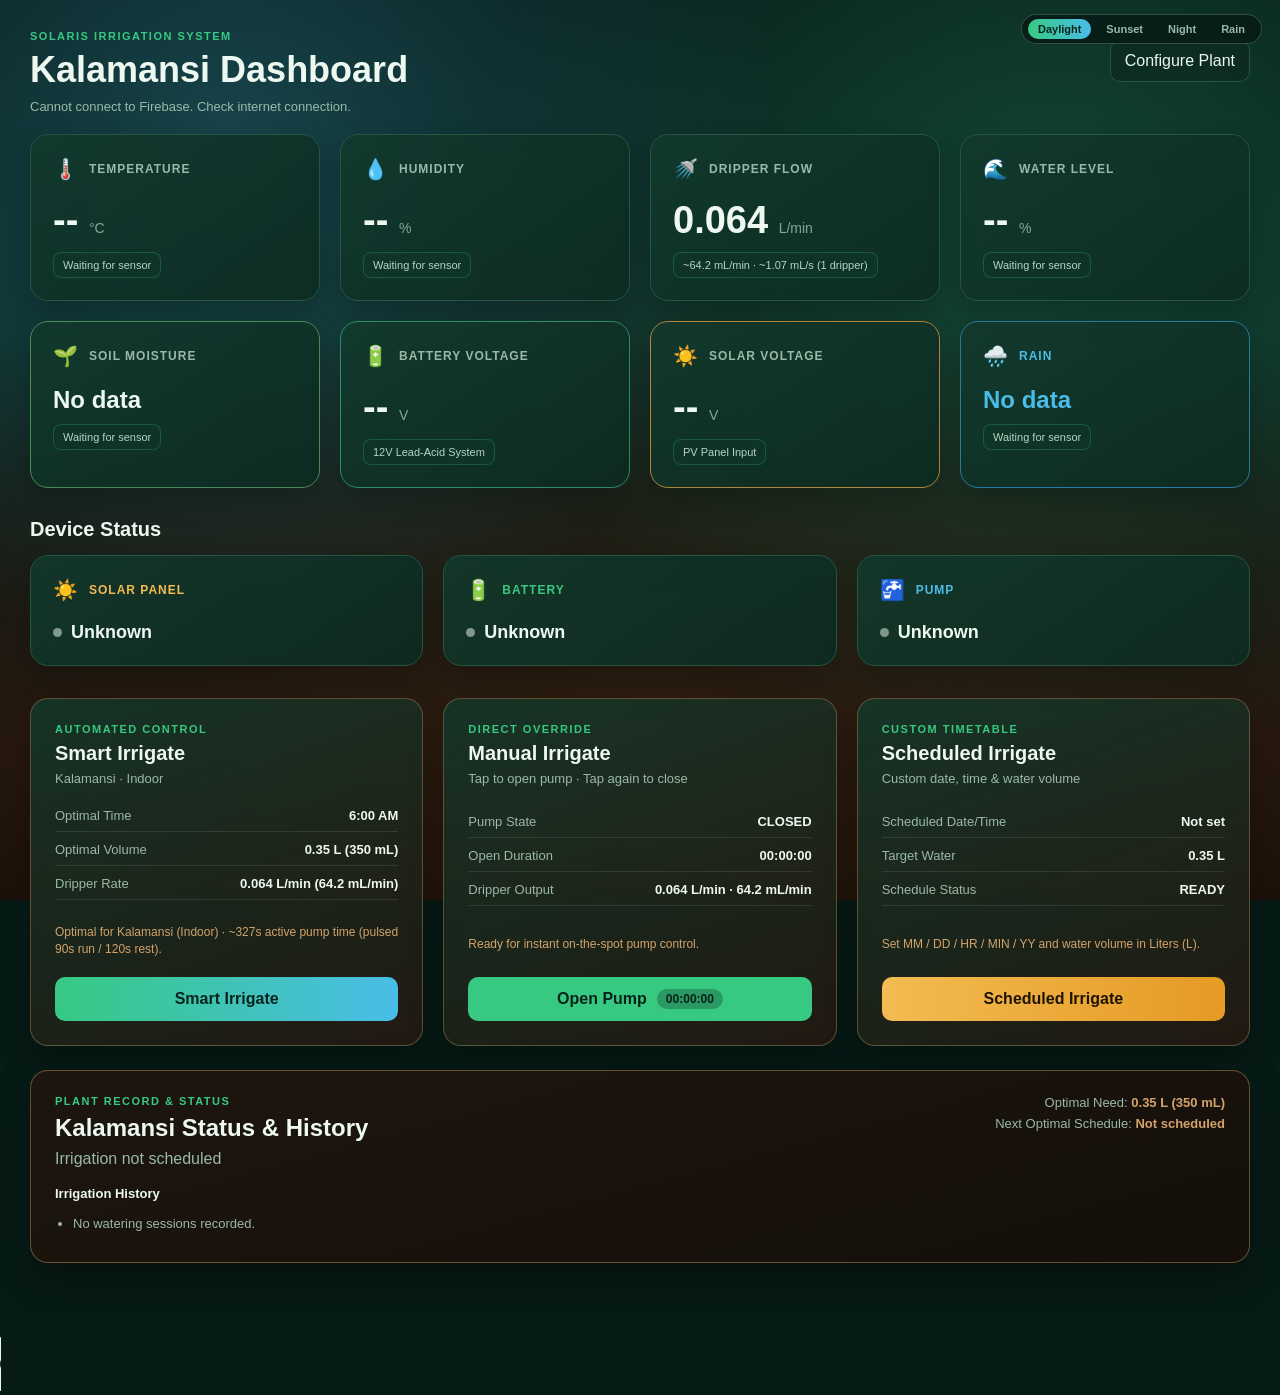
==== commit a8f0a7e6: "Add files via upload" ====
--- a/monitoring.html
+++ b/monitoring.html
@@ -701,6 +701,9 @@
         </form>
     </dialog>
 
+    <!-- Continuous Background Audio Synced via localStorage -->
+    <audio id="bgMusic" src="music.mp3" controls autoplay loop muted></audio>
+
     <script>
         (function () {
             const buttons = Array.from(document.querySelectorAll(".p2-scenery-btn"));
@@ -778,6 +781,84 @@
             // Re-sync plant species briefly after module script initializes
             setTimeout(syncPlantSpecies, 120);
             setTimeout(syncPlantSpecies, 600);
+
+            // Continuous background audio sync across pages
+            const bgMusic = document.querySelector("#bgMusic");
+            if (!bgMusic) return;
+
+            function saveMusicState(forcePlaying = null) {
+                try {
+                    localStorage.setItem("solarisMusicTime", String(bgMusic.currentTime || 0));
+                    const isPlaying = forcePlaying !== null ? forcePlaying : !bgMusic.paused;
+                    localStorage.setItem("solarisMusicPlaying", isPlaying ? "true" : "false");
+                    localStorage.setItem("solarisMusicMuted", bgMusic.muted ? "true" : "false");
+                } catch (_) {}
+            }
+
+            async function resumeMusic() {
+                const rawTime = parseFloat(localStorage.getItem("solarisMusicTime") || "0");
+                const wasPlaying = localStorage.getItem("solarisMusicPlaying") !== "false";
+                const savedMuted = localStorage.getItem("solarisMusicMuted");
+
+                const applyTime = () => {
+                    if (Number.isFinite(rawTime) && rawTime > 0) {
+                        const maxDur = Number.isFinite(bgMusic.duration) && bgMusic.duration > 0
+                            ? bgMusic.duration - 0.1
+                            : rawTime;
+                        try {
+                            bgMusic.currentTime = Math.max(0, Math.min(rawTime, maxDur));
+                        } catch (_) {}
+                    }
+                };
+
+                if (bgMusic.readyState >= 1) {
+                    applyTime();
+                } else {
+                    bgMusic.addEventListener("loadedmetadata", applyTime, { once: true });
+                }
+
+                if (!wasPlaying) return;
+
+                if (savedMuted === "false") {
+                    bgMusic.muted = false;
+                    try {
+                        await bgMusic.play();
+                        saveMusicState(true);
+                        return;
+                    } catch (_) {}
+                }
+
+                bgMusic.muted = true;
+                try {
+                    await bgMusic.play();
+                    saveMusicState(true);
+                } catch (_) {}
+            }
+
+            function unlockAudioOnGesture() {
+                bgMusic.muted = false;
+                bgMusic.play().then(() => {
+                    saveMusicState(true);
+                }).catch(() => {});
+                document.removeEventListener("pointerdown", unlockAudioOnGesture);
+                document.removeEventListener("keydown", unlockAudioOnGesture);
+            }
+
+            resumeMusic();
+            document.addEventListener("pointerdown", unlockAudioOnGesture, { passive: true });
+            document.addEventListener("keydown", unlockAudioOnGesture, { passive: true });
+
+            window.setInterval(() => {
+                if (!bgMusic.paused) {
+                    saveMusicState(true);
+                }
+            }, 250);
+
+            bgMusic.addEventListener("play", () => saveMusicState(true));
+            bgMusic.addEventListener("pause", () => saveMusicState(false));
+            bgMusic.addEventListener("volumechange", () => saveMusicState());
+            window.addEventListener("pagehide", () => saveMusicState());
+            window.addEventListener("beforeunload", () => saveMusicState());
         })();
     </script>
 </body>
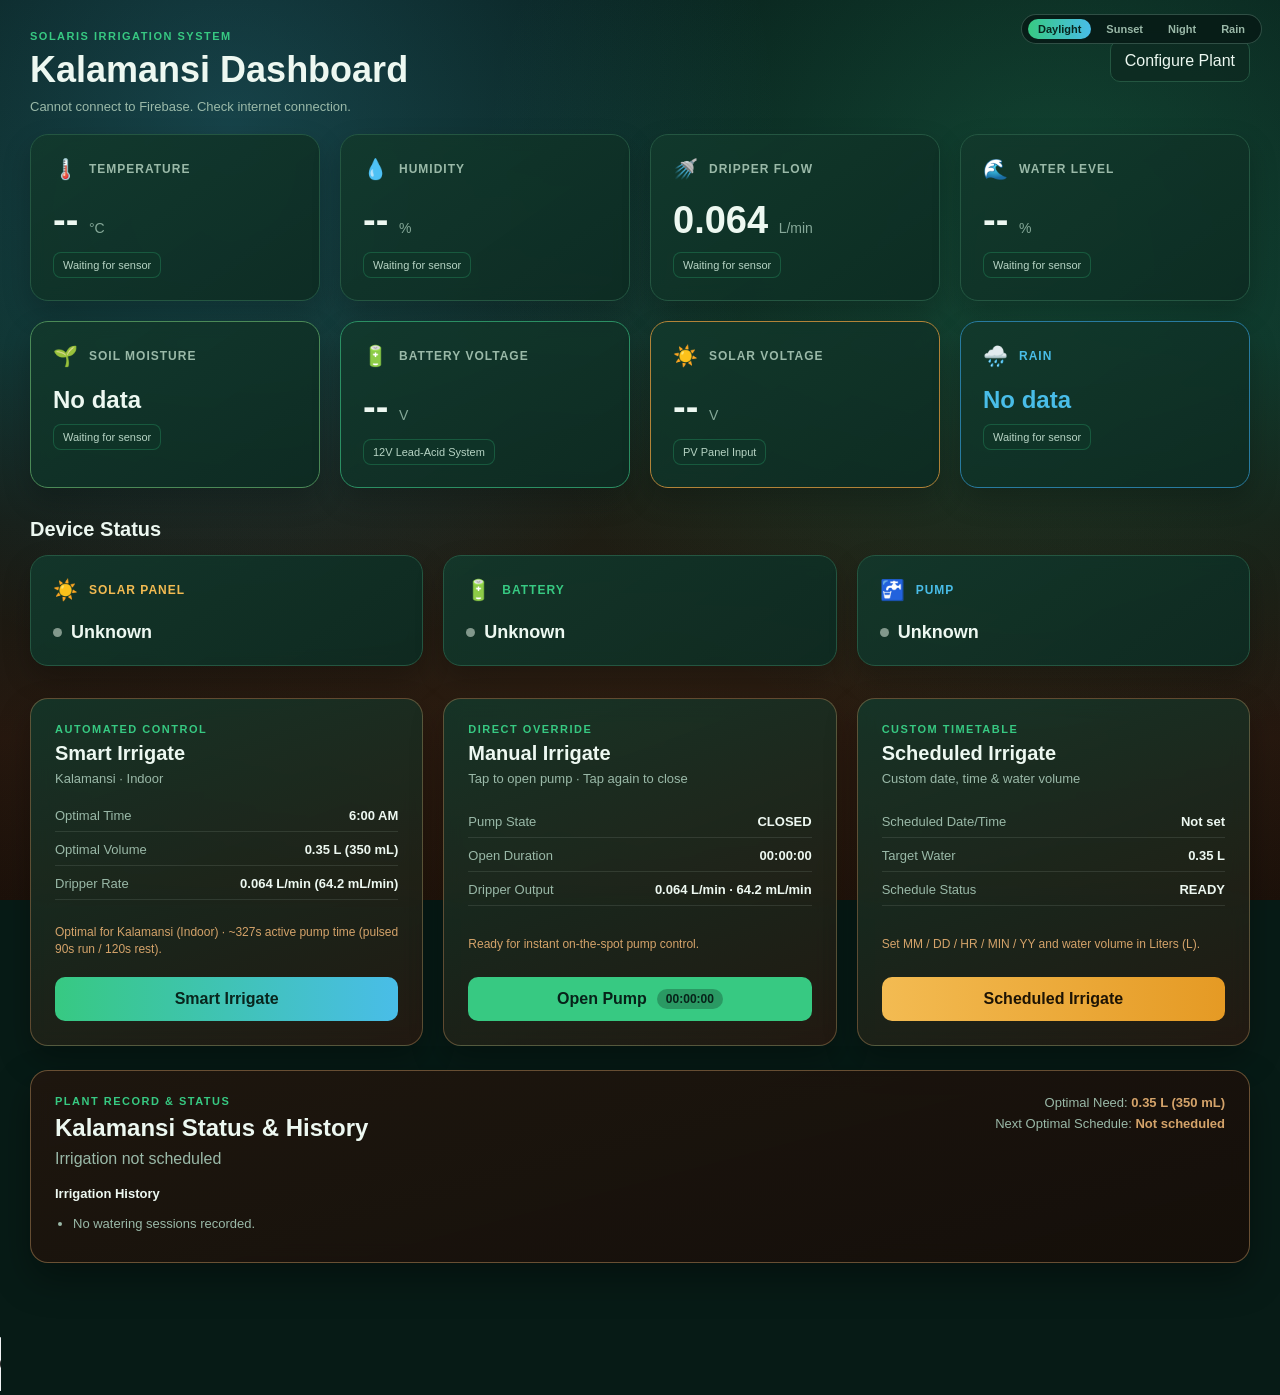
==== commit 956e60b8: "Add files via upload" ====
--- a/monitoring.html
+++ b/monitoring.html
@@ -5,7 +5,7 @@
     <meta name="viewport" content="width=device-width, initial-scale=1.0">
     <title>Plant Monitoring — SOLARIS</title>
     <link rel="stylesheet" href="styles.css">
-    <script type="module" src="script.js"></script>
+    <script src="script.js" defer></script>
     <style>
         :root {
             --scroll-progress: 0;
@@ -28,7 +28,6 @@
             --bg-mood-filter: brightness(0.84) saturate(0.88) contrast(1.05);
         }
 
-        /* Full-page background layer behind all dashboard boxes */
         .solaris-page2-bg {
             position: fixed;
             inset: 0;
@@ -45,7 +44,6 @@
             display: block;
         }
 
-        /* Sky / Sun / Moon / Clouds / Rain transitions */
         .p2-sky-tint {
             fill: rgba(255, 240, 185, 0.14);
             transition: fill 0.6s ease;
@@ -136,7 +134,6 @@
             animation: p2RainFall 0.85s linear infinite;
         }
 
-        /* Full-page background plant (matches Page 1 species + grows upward on scroll) */
         .p2-fullpage-plant-wrap {
             opacity: calc(0.14 + var(--scroll-progress) * 0.86);
             transform:
@@ -156,11 +153,11 @@
         }
 
         .p2-sway {
-            transform-origin: 720px 835px;
+            transform-box: fill-box;
+            transform-origin: bottom center;
             animation: p2PlantBreeze 4.8s ease-in-out infinite;
         }
 
-        /* Top-right scenery pill */
         .p2-scenery-switcher {
             position: fixed;
             top: 14px;
@@ -190,7 +187,6 @@
             color: #08251d;
         }
 
-        /* Keep dashboard boxes untouched above background */
         .dashboard {
             position: relative;
             z-index: 2;
@@ -209,7 +205,6 @@
     </style>
 </head>
 <body class="bg-scenery-daylight">
-    <!-- FULL-PAGE BACKGROUND WITH SCENERY + FULL-SIZE SCROLL-GROWING PLANT -->
     <div class="solaris-page2-bg" aria-hidden="true">
         <svg viewBox="0 0 1440 900" preserveAspectRatio="xMidYMax slice">
             <defs>
@@ -258,13 +253,11 @@
             <rect x="0" y="0" width="1440" height="900" fill="url(#p2SkyGrad)" />
             <rect class="p2-sky-tint" x="0" y="0" width="1440" height="900" />
 
-            <!-- Sun -->
             <g class="p2-sun-group">
                 <circle class="p2-sun-halo" cx="250" cy="140" r="155" />
                 <circle class="p2-sun-core" cx="250" cy="140" r="36" />
             </g>
 
-            <!-- Moon & Stars (Night) -->
             <g class="p2-moon-group">
                 <circle cx="265" cy="130" r="28" fill="#f8fafc" />
                 <circle cx="276" cy="123" r="24" fill="#081e18" />
@@ -275,7 +268,6 @@
                 <circle cx="1260" cy="175" r="1.8" fill="#e2e8f0" opacity="0.65" />
             </g>
 
-            <!-- Rain Clouds & Rain Streaks -->
             <g class="p2-clouds-group">
                 <ellipse cx="220" cy="125" rx="145" ry="40" fill="#64748b" />
                 <ellipse cx="345" cy="138" rx="135" ry="36" fill="#475569" />
@@ -294,10 +286,8 @@
                 </g>
             </g>
 
-            <!-- FULL-SIZE BACKGROUND PLANT (MATCHES PAGE 1 KALAMANSI / OREGANO) -->
             <g class="p2-fullpage-plant-wrap">
                 <g class="p2-sway">
-                    <!-- Kalamansi full-page background artwork -->
                     <g id="p2PlantKalamansi" class="p2-species-group is-active" transform="translate(360, 75) scale(1.5)">
                         <path d="M 225 724 C 228 635, 212 555, 224 465 C 236 375, 214 295, 226 205 C 231 165, 226 135, 222 108"
                               stroke="url(#p2KalamansiStemGrad)" stroke-width="11" stroke-linecap="round" fill="none" />
@@ -328,7 +318,6 @@
                         <circle cx="386" cy="396" r="24" fill="url(#p2UnripeFruitGrad)" />
                     </g>
 
-                    <!-- Oregano full-page background artwork -->
                     <g id="p2PlantOregano" class="p2-species-group" transform="translate(360, 75) scale(1.5)">
                         <path d="M 232 724 C 228 635, 234 545, 226 455 C 220 385, 232 325, 228 265"
                               stroke="url(#p2OreganoStemGrad)" stroke-width="8.5" stroke-linecap="round" fill="none" />
@@ -361,7 +350,6 @@
         </svg>
     </div>
 
-    <!-- SCENERY SWITCHER (DAYLIGHT / SUNSET / NIGHT / RAIN) -->
     <div class="p2-scenery-switcher" role="group" aria-label="Background Scenery">
         <button type="button" class="p2-scenery-btn active" data-p2-scenery="daylight">Daylight</button>
         <button type="button" class="p2-scenery-btn" data-p2-scenery="sunset">Sunset</button>
@@ -514,7 +502,6 @@
             </div>
         </section>
 
-        <!-- 3-COLUMN IRRIGATION CONTROLS: SMART | MANUAL | SCHEDULED -->
         <section class="irrigation-controls-grid" aria-label="Irrigation Controls">
             <article class="control-mode-card">
                 <div class="mode-card-header">
@@ -617,7 +604,6 @@
             </article>
         </section>
 
-        <!-- LOWER PLANT RECORD, OPTIMAL NEED & HISTORY -->
         <section class="irrigation-section" aria-label="Plant Status and Watering History">
             <div class="plant-status-panel">
                 <div class="plant-status-top">
@@ -640,7 +626,6 @@
         </section>
     </main>
 
-    <!-- 1. SMART IRRIGATE CONFIRMATION MODAL -->
     <dialog id="irrigationDialog" class="irrigation-dialog">
         <h2 id="dialogPlantName">Smart Irrigate</h2>
         <p id="dialogScheduleText">Schedule Smart Irrigate for the configured plant?</p>
@@ -650,7 +635,6 @@
         </div>
     </dialog>
 
-    <!-- 2. CUSTOM SCHEDULED IRRIGATE MODAL (MM, DD, HR, MIN, YY + LITERS) -->
     <dialog id="customScheduleDialog" class="irrigation-dialog custom-schedule-dialog">
         <h2>Scheduled Irrigate</h2>
         <p id="customDialogSubtitle">Set date, time, and water volume in Liters (L).</p>
@@ -701,8 +685,7 @@
         </form>
     </dialog>
 
-    <!-- Continuous Background Audio Synced via localStorage -->
-    <audio id="bgMusic" src="music.mp3" controls autoplay loop muted></audio>
+    <audio id="bgMusic" src="music2.mp3" controls autoplay loop muted></audio>
 
     <script>
         (function () {
@@ -778,11 +761,9 @@
             syncPlantSpecies();
             updateScrollGrowth();
 
-            // Re-sync plant species briefly after module script initializes
             setTimeout(syncPlantSpecies, 120);
             setTimeout(syncPlantSpecies, 600);
 
-            // Continuous background audio sync across pages
             const bgMusic = document.querySelector("#bgMusic");
             if (!bgMusic) return;
 
@@ -837,19 +818,20 @@
 
             function unlockAudioOnGesture() {
                 bgMusic.muted = false;
+                if (bgMusic.volume === 0) bgMusic.volume = 0.65;
                 bgMusic.play().then(() => {
                     saveMusicState(true);
                 }).catch(() => {});
-                document.removeEventListener("pointerdown", unlockAudioOnGesture);
-                document.removeEventListener("keydown", unlockAudioOnGesture);
             }
 
             resumeMusic();
-            document.addEventListener("pointerdown", unlockAudioOnGesture, { passive: true });
+            ["pointerdown", "click", "touchstart"].forEach((evtName) => {
+                document.addEventListener(evtName, unlockAudioOnGesture, { passive: true });
+            });
             document.addEventListener("keydown", unlockAudioOnGesture, { passive: true });
 
             window.setInterval(() => {
-                if (!bgMusic.paused) {
+                if (!bgMusic.paused && !bgMusic.muted) {
                     saveMusicState(true);
                 }
             }, 250);
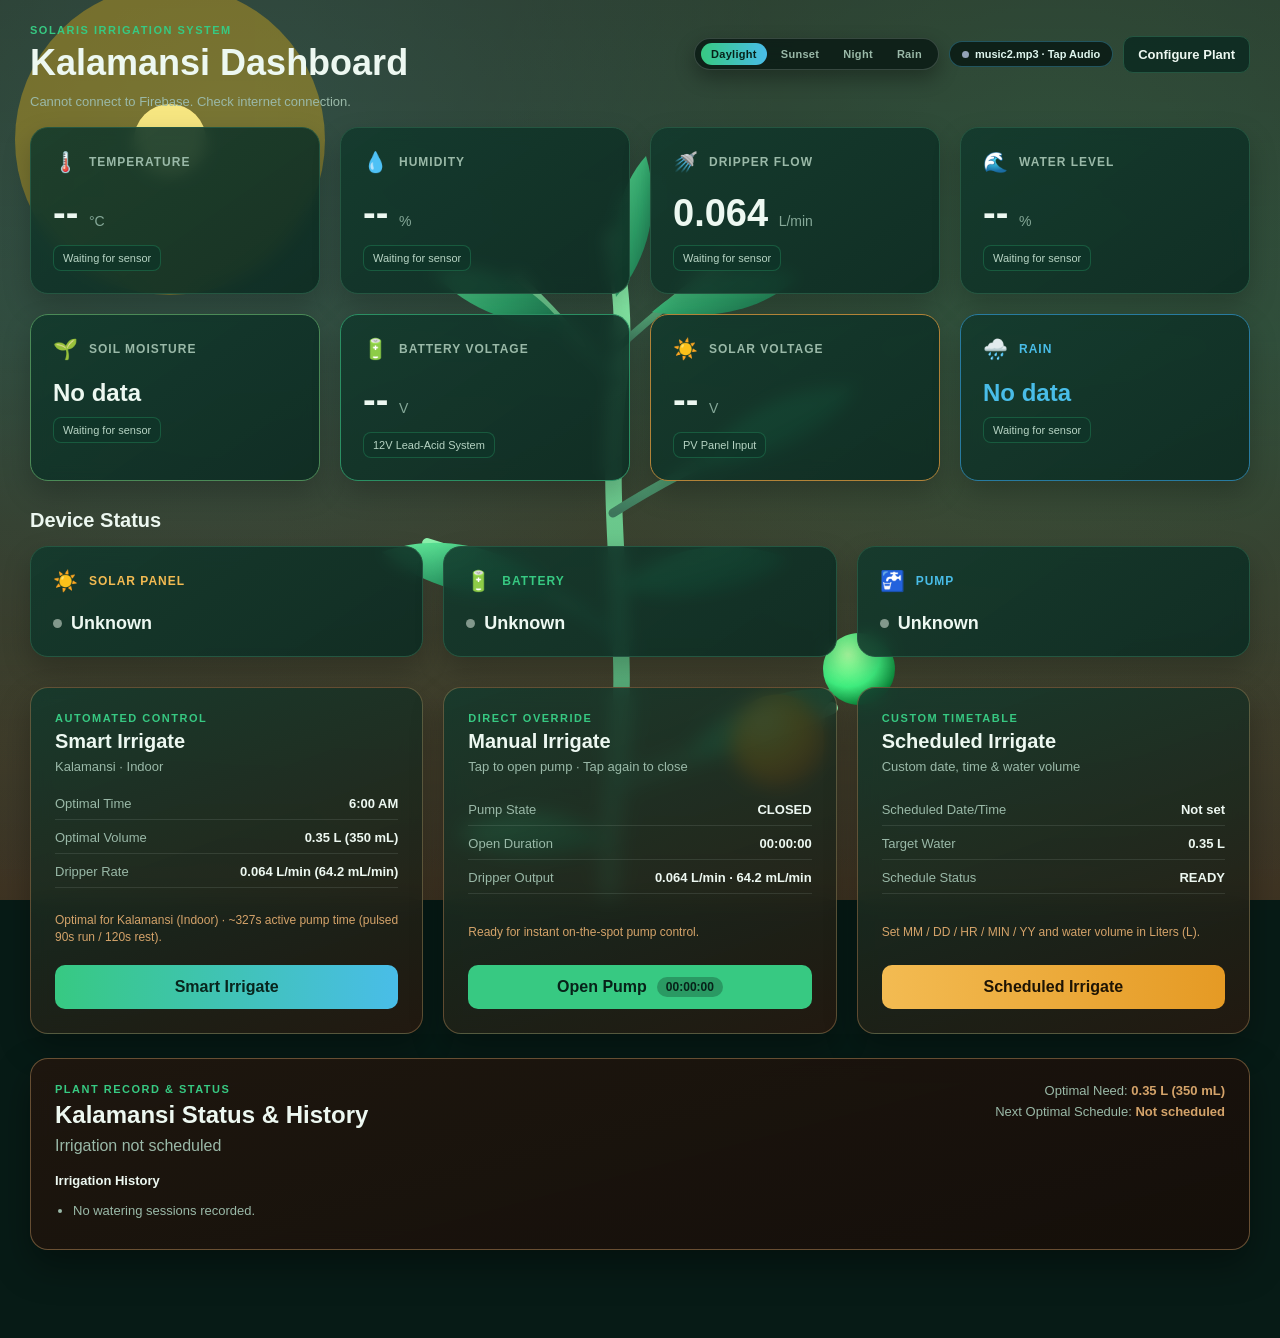
==== commit 67f1fe4b: "Add files via upload" ====
--- a/monitoring.html
+++ b/monitoring.html
@@ -6,205 +6,10 @@
     <title>Plant Monitoring — SOLARIS</title>
     <link rel="stylesheet" href="styles.css">
     <script src="script.js" defer></script>
-    <style>
-        :root {
-            --scroll-progress: 0;
-            --bg-mood-filter: brightness(1.06) saturate(1.12);
-        }
-
-        body.bg-scenery-daylight {
-            --bg-mood-filter: brightness(1.06) saturate(1.12);
-        }
-
-        body.bg-scenery-sunset {
-            --bg-mood-filter: brightness(0.98) saturate(1.26) sepia(0.12);
-        }
-
-        body.bg-scenery-night {
-            --bg-mood-filter: brightness(0.76) saturate(1.06) hue-rotate(8deg);
-        }
-
-        body.bg-scenery-rain {
-            --bg-mood-filter: brightness(0.84) saturate(0.88) contrast(1.05);
-        }
-
-        .solaris-page2-bg {
-            position: fixed;
-            inset: 0;
-            z-index: 0;
-            pointer-events: none;
-            overflow: hidden;
-            filter: var(--bg-mood-filter);
-            transition: filter 0.45s ease;
-        }
-
-        .solaris-page2-bg svg {
-            width: 100%;
-            height: 100%;
-            display: block;
-        }
-
-        .p2-sky-tint {
-            fill: rgba(255, 240, 185, 0.14);
-            transition: fill 0.6s ease;
-        }
-
-        body.bg-scenery-sunset .p2-sky-tint {
-            fill: rgba(251, 146, 60, 0.22);
-        }
-
-        body.bg-scenery-night .p2-sky-tint {
-            fill: rgba(15, 32, 65, 0.28);
-        }
-
-        body.bg-scenery-rain .p2-sky-tint {
-            fill: rgba(100, 116, 139, 0.22);
-        }
-
-        .p2-sun-group {
-            transform: translateY(0px);
-            opacity: 0.92;
-            transition: transform 0.85s cubic-bezier(0.22, 1, 0.36, 1), opacity 0.55s ease;
-        }
-
-        .p2-sun-core {
-            fill: #fde68a;
-            transition: fill 0.75s ease;
-        }
-
-        .p2-sun-halo {
-            fill: rgba(251, 191, 36, 0.34);
-            transition: fill 0.75s ease;
-        }
-
-        body.bg-scenery-sunset .p2-sun-group {
-            transform: translateY(145px);
-            opacity: 0.95;
-        }
-
-        body.bg-scenery-sunset .p2-sun-core {
-            fill: #fb923c;
-        }
-
-        body.bg-scenery-sunset .p2-sun-halo {
-            fill: rgba(249, 115, 22, 0.42);
-        }
-
-        body.bg-scenery-rain .p2-sun-group {
-            transform: translateY(10px);
-            opacity: 0.48;
-        }
-
-        body.bg-scenery-night .p2-sun-group {
-            transform: translateY(115px);
-            opacity: 0;
-        }
-
-        .p2-moon-group {
-            opacity: 0;
-            transform: translateY(16px);
-            transition: opacity 0.65s ease, transform 0.75s cubic-bezier(0.22, 1, 0.36, 1);
-        }
-
-        body.bg-scenery-night .p2-moon-group {
-            opacity: 0.95;
-            transform: translateY(0px);
-        }
-
-        .p2-clouds-group {
-            opacity: 0;
-            transform: translateY(-12px);
-            transition: opacity 0.55s ease, transform 0.65s ease;
-        }
-
-        body.bg-scenery-rain .p2-clouds-group {
-            opacity: 0.9;
-            transform: translateY(0px);
-        }
-
-        .p2-rain-group {
-            display: none;
-        }
-
-        .p2-rain-group.is-active {
-            display: inline;
-        }
-
-        .p2-rain-streak {
-            animation: p2RainFall 0.85s linear infinite;
-        }
-
-        .p2-fullpage-plant-wrap {
-            opacity: calc(0.14 + var(--scroll-progress) * 0.86);
-            transform:
-                translateY(calc((1 - var(--scroll-progress)) * 310px))
-                scale(calc(0.46 + var(--scroll-progress) * 0.54));
-            transform-box: fill-box;
-            transform-origin: bottom center;
-            transition: transform 0.08s linear, opacity 0.12s linear;
-        }
-
-        .p2-species-group {
-            display: none;
-        }
-
-        .p2-species-group.is-active {
-            display: inline;
-        }
-
-        .p2-sway {
-            transform-box: fill-box;
-            transform-origin: bottom center;
-            animation: p2PlantBreeze 4.8s ease-in-out infinite;
-        }
-
-        .p2-scenery-switcher {
-            position: fixed;
-            top: 14px;
-            right: 18px;
-            z-index: 30;
-            display: inline-flex;
-            align-items: center;
-            gap: 5px;
-            padding: 4px 6px;
-            border-radius: 999px;
-            border: 1px solid rgba(154, 208, 185, 0.28);
-            background: rgba(7, 27, 22, 0.88);
-            backdrop-filter: blur(8px);
-        }
-
-        .p2-scenery-btn {
-            padding: 4px 10px;
-            border-radius: 999px;
-            background: transparent;
-            color: #9ab9a8;
-            font-size: 11px;
-            font-weight: 700;
-        }
-
-        .p2-scenery-btn.active {
-            background: linear-gradient(90deg, #37c982, #49bde8);
-            color: #08251d;
-        }
-
-        .dashboard {
-            position: relative;
-            z-index: 2;
-        }
-
-        @keyframes p2RainFall {
-            0% { transform: translate(-10px, -26px); opacity: 0.2; }
-            50% { opacity: 0.72; }
-            100% { transform: translate(-24px, 38px); opacity: 0.1; }
-        }
-
-        @keyframes p2PlantBreeze {
-            0%, 100% { transform: rotate(-1.1deg); }
-            50% { transform: rotate(1.3deg); }
-        }
-    </style>
 </head>
-<body class="bg-scenery-daylight">
+<body class="view-monitoring env-indoor mood-daylight">
+    <div class="ambient-backdrop"></div>
+
     <div class="solaris-page2-bg" aria-hidden="true">
         <svg viewBox="0 0 1440 900" preserveAspectRatio="xMidYMax slice">
             <defs>
@@ -276,13 +81,13 @@
 
             <g id="p2RainGroup" class="p2-rain-group">
                 <g stroke="rgba(165, 195, 224, 0.55)" stroke-width="1.8" stroke-linecap="round">
-                    <line class="p2-rain-streak" x1="150" y1="165" x2="136" y2="200" />
-                    <line class="p2-rain-streak" x1="220" y1="205" x2="206" y2="240" style="animation-delay: -0.25s;" />
-                    <line class="p2-rain-streak" x1="295" y1="155" x2="281" y2="190" style="animation-delay: -0.45s;" />
-                    <line class="p2-rain-streak" x1="370" y1="220" x2="356" y2="255" style="animation-delay: -0.15s;" />
-                    <line class="p2-rain-streak" x1="440" y1="180" x2="426" y2="215" style="animation-delay: -0.6s;" />
-                    <line class="p2-rain-streak" x1="980" y1="170" x2="966" y2="205" style="animation-delay: -0.2s;" />
-                    <line class="p2-rain-streak" x1="1120" y1="210" x2="1106" y2="245" style="animation-delay: -0.5s;" />
+                    <line class="rain-streak" x1="150" y1="165" x2="136" y2="200" />
+                    <line class="rain-streak" x1="220" y1="205" x2="206" y2="240" style="animation-delay: -0.25s;" />
+                    <line class="rain-streak" x1="295" y1="155" x2="281" y2="190" style="animation-delay: -0.45s;" />
+                    <line class="rain-streak" x1="370" y1="220" x2="356" y2="255" style="animation-delay: -0.15s;" />
+                    <line class="rain-streak" x1="440" y1="180" x2="426" y2="215" style="animation-delay: -0.6s;" />
+                    <line class="rain-streak" x1="980" y1="170" x2="966" y2="205" style="animation-delay: -0.2s;" />
+                    <line class="rain-streak" x1="1120" y1="210" x2="1106" y2="245" style="animation-delay: -0.5s;" />
                 </g>
             </g>
 
@@ -350,15 +155,6 @@
         </svg>
     </div>
 
-    <div class="p2-scenery-switcher" role="group" aria-label="Background Scenery">
-        <button type="button" class="p2-scenery-btn active" data-p2-scenery="daylight">Daylight</button>
-        <button type="button" class="p2-scenery-btn" data-p2-scenery="sunset">Sunset</button>
-        <button type="button" class="p2-scenery-btn" data-p2-scenery="night">Night</button>
-        <button type="button" class="p2-scenery-btn" data-p2-scenery="rain">Rain</button>
-    </div>
-
-    <div class="ambient-backdrop"></div>
-
     <svg class="scroll-roots-overlay" viewBox="0 0 1440 900" preserveAspectRatio="none" aria-hidden="true">
         <path class="root-branch" d="M120 900 C150 760, 110 660, 180 540 C220 470, 260 410, 240 310" fill="none" stroke="rgba(212, 163, 106, 0.35)" stroke-width="3" />
         <path class="root-branch" d="M180 540 C120 490, 80 440, 45 370" fill="none" stroke="rgba(212, 163, 106, 0.25)" stroke-width="2" />
@@ -373,119 +169,75 @@
                 <div class="dashboard-kicker">SOLARIS IRRIGATION SYSTEM</div>
                 <h1 id="activePlantTitle">Kalamansi Dashboard</h1>
             </div>
-            <a class="configure-link" href="index.html">Configure Plant</a>
+            <div class="header-actions">
+                <div class="scenery-switcher" role="group" aria-label="Time of Day and Weather Scenery">
+                    <button type="button" class="scenery-opt-btn active" data-scenery="daylight">Daylight</button>
+                    <button type="button" class="scenery-opt-btn" data-scenery="sunset">Sunset</button>
+                    <button type="button" class="scenery-opt-btn" data-scenery="night">Night</button>
+                    <button type="button" class="scenery-opt-btn" data-scenery="rain">Rain</button>
+                </div>
+                <button type="button" id="audioToggleBtnP2" class="audio-pill-btn" aria-label="Toggle Ambient Sound">
+                    <span class="audio-dot"></span>
+                    <span class="audio-label">Ambient: Ready</span>
+                </button>
+                <a class="configure-link" href="index.html">Configure Plant</a>
+            </div>
         </header>
 
         <p id="telemetryStatus" class="telemetry-status">Connecting to Firebase...</p>
 
         <section class="sensor-grid">
             <div class="sensor-card temperature-card">
-                <div class="sensor-title">
-                    <span>🌡️</span>
-                    TEMPERATURE
-                </div>
-                <div class="sensor-value">
-                    <span id="temperatureValue">--</span> <span class="sensor-unit">°C</span>
-                </div>
-                <div class="sensor-stats">
-                    <div class="stat">Waiting for sensor</div>
-                </div>
+                <div class="sensor-title"><span>🌡️</span> TEMPERATURE</div>
+                <div class="sensor-value"><span id="temperatureValue">--</span> <span class="sensor-unit">°C</span></div>
+                <div class="sensor-stats"><div class="stat">Waiting for sensor</div></div>
             </div>
 
             <div class="sensor-card humidity-card">
-                <div class="sensor-title">
-                    <span>💧</span>
-                    HUMIDITY
-                </div>
-                <div class="sensor-value">
-                    <span id="humidityValue">--</span> <span class="sensor-unit">%</span>
-                </div>
-                <div class="sensor-stats">
-                    <div class="stat">Waiting for sensor</div>
-                </div>
+                <div class="sensor-title"><span>💧</span> HUMIDITY</div>
+                <div class="sensor-value"><span id="humidityValue">--</span> <span class="sensor-unit">%</span></div>
+                <div class="sensor-stats"><div class="stat">Waiting for sensor</div></div>
             </div>
 
             <div class="sensor-card water-card">
-                <div class="sensor-title">
-                    <span>🚿</span>
-                    DRIPPER FLOW
-                </div>
-                <div class="sensor-value">
-                    <span id="waterFlowValue">0.064</span> <span class="sensor-unit">L/min</span>
-                </div>
-                <div class="sensor-stats">
-                    <div class="stat" id="dripperRateDetail">~64.2 mL/min · ~1.07 mL/s (1 dripper)</div>
-                </div>
+                <div class="sensor-title"><span>🚿</span> DRIPPER FLOW</div>
+                <div class="sensor-value"><span id="waterFlowValue">0.064</span> <span class="sensor-unit">L/min</span></div>
+                <div class="sensor-stats"><div class="stat" id="dripperRateDetail">~64.2 mL/min · ~1.07 mL/s (1 dripper)</div></div>
             </div>
 
             <div class="sensor-card water-card">
-                <div class="sensor-title">
-                    <span>🌊</span>
-                    WATER LEVEL
-                </div>
-                <div class="sensor-value">
-                    <span id="waterLevelValue">--</span> <span class="sensor-unit">%</span>
-                </div>
-                <div class="sensor-stats">
-                    <div class="stat">Waiting for sensor</div>
-                </div>
+                <div class="sensor-title"><span>🌊</span> WATER LEVEL</div>
+                <div class="sensor-value"><span id="waterLevelValue">--</span> <span class="sensor-unit">%</span></div>
+                <div class="sensor-stats"><div class="stat">Waiting for sensor</div></div>
             </div>
 
             <div class="sensor-card soil-card">
-                <div class="sensor-title">
-                    <span aria-hidden="true">🌱</span>
-                    SOIL MOISTURE
-                </div>
-                <div class="sensor-value rain-reading" id="soilMoistureReading" aria-live="polite">
-                    No data
-                </div>
-                <div class="sensor-stats">
-                    <div class="stat" id="soilMoistureStatus">Waiting for sensor</div>
-                </div>
+                <div class="sensor-title"><span aria-hidden="true">🌱</span> SOIL MOISTURE</div>
+                <div class="sensor-value rain-reading" id="soilMoistureReading" aria-live="polite">No data</div>
+                <div class="sensor-stats"><div class="stat" id="soilMoistureStatus">Waiting for sensor</div></div>
             </div>
 
             <div class="sensor-card battery-voltage-card">
-                <div class="sensor-title">
-                    <span aria-hidden="true">🔋</span>
-                    BATTERY VOLTAGE
-                </div>
-                <div class="sensor-value">
-                    <span id="batteryVoltageValue">--</span> <span class="sensor-unit">V</span>
-                </div>
-                <div class="sensor-stats">
-                    <div class="stat">12V Lead-Acid System</div>
-                </div>
+                <div class="sensor-title"><span aria-hidden="true">🔋</span> BATTERY VOLTAGE</div>
+                <div class="sensor-value"><span id="batteryVoltageValue">--</span> <span class="sensor-unit">V</span></div>
+                <div class="sensor-stats"><div class="stat">12V Lead-Acid System</div></div>
             </div>
 
             <div class="sensor-card solar-voltage-card">
-                <div class="sensor-title">
-                    <span aria-hidden="true">☀️</span>
-                    SOLAR VOLTAGE
-                </div>
-                <div class="sensor-value">
-                    <span id="solarVoltageValue">--</span> <span class="sensor-unit">V</span>
-                </div>
-                <div class="sensor-stats">
-                    <div class="stat">PV Panel Input</div>
-                </div>
+                <div class="sensor-title"><span aria-hidden="true">☀️</span> SOLAR VOLTAGE</div>
+                <div class="sensor-value"><span id="solarVoltageValue">--</span> <span class="sensor-unit">V</span></div>
+                <div class="sensor-stats"><div class="stat">PV Panel Input</div></div>
             </div>
 
             <div class="sensor-card water-card rain-card">
-                <div class="sensor-title">
-                    <span aria-hidden="true">🌧️</span>
-                    RAIN
-                </div>
-                <div class="sensor-value rain-reading" id="rainReading" aria-live="polite">
-                    No data
-                </div>
-                <div class="sensor-stats">
-                    <div class="stat" id="rainStatus">Waiting for sensor</div>
-                </div>
+                <div class="sensor-title"><span aria-hidden="true">🌧️</span> RAIN</div>
+                <div class="sensor-value rain-reading" id="rainReading" aria-live="polite">No data</div>
+                <div class="sensor-stats"><div class="stat" id="rainStatus">Waiting for sensor</div></div>
             </div>
         </section>
 
         <section class="device-status-section" aria-labelledby="device-status-heading">
-            <h1 id="device-status-heading">Device Status</h1>
+            <h2 id="device-status-heading">Device Status</h2>
             <div class="device-status-grid">
                 <article class="device-status-card solar-card" aria-live="polite">
                     <div class="sensor-title"><span aria-hidden="true">☀️</span> SOLAR PANEL</div>
@@ -529,7 +281,7 @@
                     Optimal for Kalamansi (Indoor) · ~327s active pump time (pulsed 90s run / 120s rest).
                 </p>
 
-                <button type="button" id="smartIrrigateButton" class="smart-irrigate-button">
+                <button type="button" id="smartIrrigateButton" class="action-btn smart-irrigate-button">
                     Smart Irrigate
                 </button>
 
@@ -566,7 +318,7 @@
                     Ready for instant on-the-spot pump control.
                 </p>
 
-                <button type="button" id="manualIrrigateButton" class="manual-irrigate-button">
+                <button type="button" id="manualIrrigateButton" class="action-btn manual-irrigate-button">
                     <span id="manualButtonLabel">Open Pump</span>
                     <span id="manualButtonTimer" class="manual-timer-pill">00:00:00</span>
                 </button>
@@ -598,7 +350,7 @@
                     Set MM / DD / HR / MIN / YY and water volume in Liters (L).
                 </p>
 
-                <button type="button" id="scheduledIrrigateButton" class="scheduled-irrigate-button">
+                <button type="button" id="scheduledIrrigateButton" class="action-btn scheduled-irrigate-button">
                     Scheduled Irrigate
                 </button>
             </article>
@@ -685,163 +437,14 @@
         </form>
     </dialog>
 
-    <audio id="bgMusic" src="music2.mp3" controls autoplay loop muted></audio>
-
-    <script>
-        (function () {
-            const buttons = Array.from(document.querySelectorAll(".p2-scenery-btn"));
-            const rainGroup = document.querySelector("#p2RainGroup");
-            const kalamansiEl = document.querySelector("#p2PlantKalamansi");
-            const oreganoEl = document.querySelector("#p2PlantOregano");
-            const validModes = ["daylight", "sunset", "night", "rain"];
-
-            function applyScenery(mode) {
-                const chosen = validModes.includes(mode) ? mode : "daylight";
-                validModes.forEach((m) => document.body.classList.remove(`bg-scenery-${m}`));
-                document.body.classList.add(`bg-scenery-${chosen}`);
-
-                buttons.forEach((btn) => {
-                    const isMatch = btn.getAttribute("data-p2-scenery") === chosen;
-                    btn.classList.toggle("active", isMatch);
-                });
-
-                if (rainGroup) {
-                    rainGroup.classList.toggle("is-active", chosen === "rain");
-                }
-
-                try {
-                    localStorage.setItem("configuredScenery", chosen);
-                } catch (_) {}
-            }
-
-            function syncPlantSpecies() {
-                let plantName = "Kalamansi";
-                try {
-                    plantName = localStorage.getItem("configuredPlant") || "Kalamansi";
-                } catch (_) {}
-
-                const titleEl = document.querySelector("#activePlantTitle");
-                if (!localStorage.getItem("configuredPlant") && titleEl && titleEl.textContent) {
-                    if (titleEl.textContent.toLowerCase().includes("oregano")) {
-                        plantName = "Oregano";
-                    }
-                }
-
-                const isOregano = String(plantName).toLowerCase() === "oregano";
-                if (kalamansiEl) kalamansiEl.classList.toggle("is-active", !isOregano);
-                if (oreganoEl) oreganoEl.classList.toggle("is-active", isOregano);
-            }
-
-            function updateScrollGrowth() {
-                const scrollTop = window.scrollY || window.pageYOffset || document.documentElement.scrollTop || 0;
-                const docHeight = Math.max(1, document.documentElement.scrollHeight - window.innerHeight);
-                const progress = Math.min(1, Math.max(0, scrollTop / docHeight));
-                document.documentElement.style.setProperty("--scroll-progress", progress.toFixed(4));
-            }
-
-            buttons.forEach((btn) => {
-                btn.addEventListener("click", (ev) => {
-                    ev.preventDefault();
-                    ev.stopPropagation();
-                    const mode = btn.getAttribute("data-p2-scenery");
-                    applyScenery(mode);
-                });
-            });
-
-            window.addEventListener("scroll", updateScrollGrowth, { passive: true });
-            window.addEventListener("resize", updateScrollGrowth, { passive: true });
-            window.addEventListener("storage", syncPlantSpecies);
-
-            let initialMode = "daylight";
-            try {
-                initialMode = localStorage.getItem("configuredScenery") || "daylight";
-            } catch (_) {}
-
-            applyScenery(initialMode);
-            syncPlantSpecies();
-            updateScrollGrowth();
-
-            setTimeout(syncPlantSpecies, 120);
-            setTimeout(syncPlantSpecies, 600);
-
-            const bgMusic = document.querySelector("#bgMusic");
-            if (!bgMusic) return;
-
-            function saveMusicState(forcePlaying = null) {
-                try {
-                    localStorage.setItem("solarisMusicTime", String(bgMusic.currentTime || 0));
-                    const isPlaying = forcePlaying !== null ? forcePlaying : !bgMusic.paused;
-                    localStorage.setItem("solarisMusicPlaying", isPlaying ? "true" : "false");
-                    localStorage.setItem("solarisMusicMuted", bgMusic.muted ? "true" : "false");
-                } catch (_) {}
-            }
-
-            async function resumeMusic() {
-                const rawTime = parseFloat(localStorage.getItem("solarisMusicTime") || "0");
-                const wasPlaying = localStorage.getItem("solarisMusicPlaying") !== "false";
-                const savedMuted = localStorage.getItem("solarisMusicMuted");
-
-                const applyTime = () => {
-                    if (Number.isFinite(rawTime) && rawTime > 0) {
-                        const maxDur = Number.isFinite(bgMusic.duration) && bgMusic.duration > 0
-                            ? bgMusic.duration - 0.1
-                            : rawTime;
-                        try {
-                            bgMusic.currentTime = Math.max(0, Math.min(rawTime, maxDur));
-                        } catch (_) {}
-                    }
-                };
-
-                if (bgMusic.readyState >= 1) {
-                    applyTime();
-                } else {
-                    bgMusic.addEventListener("loadedmetadata", applyTime, { once: true });
-                }
-
-                if (!wasPlaying) return;
-
-                if (savedMuted === "false") {
-                    bgMusic.muted = false;
-                    try {
-                        await bgMusic.play();
-                        saveMusicState(true);
-                        return;
-                    } catch (_) {}
-                }
-
-                bgMusic.muted = true;
-                try {
-                    await bgMusic.play();
-                    saveMusicState(true);
-                } catch (_) {}
-            }
-
-            function unlockAudioOnGesture() {
-                bgMusic.muted = false;
-                if (bgMusic.volume === 0) bgMusic.volume = 0.65;
-                bgMusic.play().then(() => {
-                    saveMusicState(true);
-                }).catch(() => {});
-            }
-
-            resumeMusic();
-            ["pointerdown", "click", "touchstart"].forEach((evtName) => {
-                document.addEventListener(evtName, unlockAudioOnGesture, { passive: true });
-            });
-            document.addEventListener("keydown", unlockAudioOnGesture, { passive: true });
-
-            window.setInterval(() => {
-                if (!bgMusic.paused && !bgMusic.muted) {
-                    saveMusicState(true);
-                }
-            }, 250);
-
-            bgMusic.addEventListener("play", () => saveMusicState(true));
-            bgMusic.addEventListener("pause", () => saveMusicState(false));
-            bgMusic.addEventListener("volumechange", () => saveMusicState());
-            window.addEventListener("pagehide", () => saveMusicState());
-            window.addEventListener("beforeunload", () => saveMusicState());
-        })();
-    </script>
+    <dialog id="noticeDialog" class="irrigation-dialog">
+        <h2 id="noticeTitle">Notice</h2>
+        <p id="noticeMessage"></p>
+        <div class="dialog-actions" style="grid-template-columns: 1fr;">
+            <button type="button" id="closeNoticeBtn" class="operate-button">OK</button>
+        </div>
+    </dialog>
+
+    <audio id="bgMusic" src="music2.mp3" loop preload="auto"></audio>
 </body>
 </html>
--- a/styles.css
+++ b/styles.css
@@ -1,9 +1,3 @@
-* {
-    margin: 0;
-    padding: 0;
-    box-sizing: border-box;
-}
-
 :root {
     --scroll-progress: 0;
     --theme-bg: #071b16;
@@ -16,16 +10,555 @@
     --solar-amber: #f3bb52;
     --water-blue: #49bde8;
     --soil-glow: #d4a36a;
-}
-
-body {
+    --sky-tint: rgba(255, 240, 185, 0.26);
+    --mood-filter: brightness(1.06) saturate(1.12);
+    --bg-mood-filter: brightness(1.06) saturate(1.12);
+}
+
+* {
+    margin: 0;
+    padding: 0;
+    box-sizing: border-box;
+}
+
+html, body {
     font-family: "Inter", Arial, Helvetica, sans-serif;
     background-color: var(--theme-bg);
     color: var(--theme-text);
+    max-width: 100%;
     overflow-x: hidden;
 }
 
-/* ===================== VIBEY AMBIENT + SOIL & ROOTS SCROLL TRANSITION ===================== */
+body.view-config {
+    height: 100vh;
+    width: 100vw;
+    overflow: hidden;
+}
+
+body.view-monitoring {
+    min-height: 100vh;
+    width: 100%;
+    overflow-y: auto;
+    overflow-x: hidden;
+}
+
+body.mood-daylight,
+body.bg-scenery-daylight {
+    --sky-tint: rgba(255, 240, 185, 0.26);
+    --mood-filter: brightness(1.06) saturate(1.12);
+    --bg-mood-filter: brightness(1.06) saturate(1.12);
+}
+
+body.mood-sunset,
+body.bg-scenery-sunset {
+    --sky-tint: rgba(251, 146, 60, 0.30);
+    --mood-filter: brightness(0.98) saturate(1.24) sepia(0.10);
+    --bg-mood-filter: brightness(0.98) saturate(1.26) sepia(0.12);
+}
+
+body.mood-night,
+body.bg-scenery-night {
+    --sky-tint: rgba(22, 46, 92, 0.30);
+    --mood-filter: brightness(0.78) saturate(1.05) hue-rotate(8deg);
+    --bg-mood-filter: brightness(0.76) saturate(1.06) hue-rotate(8deg);
+}
+
+body.mood-rain,
+body.bg-scenery-rain {
+    --sky-tint: rgba(100, 116, 139, 0.24);
+    --mood-filter: brightness(0.85) saturate(0.88) contrast(1.04);
+    --bg-mood-filter: brightness(0.84) saturate(0.88) contrast(1.05);
+}
+
+#hiddenAudioSink {
+    position: fixed;
+    width: 1px;
+    height: 1px;
+    left: -9999px;
+    top: -9999px;
+    opacity: 0;
+    pointer-events: none;
+    overflow: hidden;
+}
+
+#pageConfigView {
+    display: none;
+    position: relative;
+    height: 100vh;
+    width: 100vw;
+    overflow: hidden;
+}
+
+body.view-config #pageConfigView {
+    display: grid;
+    grid-template-rows: auto minmax(0, 1fr);
+}
+
+.p1-topbar {
+    position: relative;
+    z-index: 20;
+    display: flex;
+    align-items: center;
+    justify-content: space-between;
+    gap: 10px;
+    padding: 12px 22px;
+    flex-wrap: wrap;
+}
+
+.brand-pill {
+    display: inline-flex;
+    align-items: center;
+    gap: 8px;
+    padding: 6px 12px;
+    border-radius: 999px;
+    background: rgba(8, 26, 20, 0.78);
+    border: 1px solid rgba(88, 224, 150, 0.26);
+    backdrop-filter: blur(10px);
+    font-size: 11px;
+    font-weight: 800;
+    letter-spacing: 1.2px;
+    color: #9bf5c4;
+}
+
+.p1-controls-right {
+    display: flex;
+    align-items: center;
+    gap: 8px;
+    flex-wrap: wrap;
+}
+
+.scenery-switcher {
+    display: inline-flex;
+    align-items: center;
+    gap: 4px;
+    padding: 4px 6px;
+    border-radius: 999px;
+    border: 1px solid rgba(237, 248, 241, 0.18);
+    background: rgba(8, 24, 19, 0.80);
+    backdrop-filter: blur(10px);
+    box-shadow: 0 8px 20px rgba(0, 0, 0, 0.32);
+}
+
+.scenery-opt-btn {
+    padding: 5px 10px;
+    border-radius: 999px;
+    background: transparent;
+    color: #9ab9a8;
+    font-size: 11px;
+    font-weight: 700;
+    letter-spacing: 0.3px;
+    border: none;
+    cursor: pointer;
+    transition: background 0.2s ease, color 0.2s ease;
+}
+
+.scenery-opt-btn:hover {
+    color: #edf8f1;
+}
+
+.scenery-opt-btn.active {
+    background: linear-gradient(90deg, #37c982, #49bde8);
+    color: #072219;
+}
+
+.audio-pill-btn {
+    display: inline-flex;
+    align-items: center;
+    gap: 6px;
+    padding: 6px 12px;
+    border-radius: 999px;
+    border: 1px solid rgba(73, 189, 232, 0.34);
+    background: rgba(8, 24, 19, 0.82);
+    backdrop-filter: blur(10px);
+    color: #dff6ee;
+    font-size: 11px;
+    font-weight: 700;
+    cursor: pointer;
+    transition: border-color 0.2s ease, background 0.2s ease;
+}
+
+.audio-pill-btn:hover {
+    border-color: var(--emerald);
+}
+
+.audio-dot {
+    width: 7px;
+    height: 7px;
+    border-radius: 50%;
+    background: #94a3b8;
+}
+
+.audio-pill-btn.is-playing .audio-dot {
+    background: #37c982;
+    box-shadow: 0 0 8px #37c982;
+}
+
+.env-scene-backdrop {
+    position: absolute;
+    inset: 0;
+    z-index: 0;
+    pointer-events: none;
+    overflow: hidden;
+    filter: var(--mood-filter);
+    transition: filter 0.45s ease;
+}
+
+.scene-layer {
+    position: absolute;
+    inset: 0;
+    opacity: 0;
+    transition: opacity 0.5s ease;
+}
+
+.scene-layer.is-active {
+    opacity: 1;
+}
+
+.indoor-scene {
+    background:
+        radial-gradient(circle at 22% 24%, var(--sky-tint), transparent 52%),
+        radial-gradient(circle at 75% 75%, rgba(55, 201, 130, 0.10), transparent 52%),
+        linear-gradient(180deg, #071612 0%, #0a201a 68%, #040907 100%);
+}
+
+.outdoor-scene {
+    background:
+        radial-gradient(circle at 24% 18%, var(--sky-tint), transparent 48%),
+        linear-gradient(180deg, #0b1f1a 0%, #102a21 56%, #132216 100%);
+}
+
+.scene-svg {
+    width: 100%;
+    height: 100%;
+    display: block;
+}
+
+.celestial-sun {
+    transform: translateY(0px);
+    opacity: 0.96;
+    transition: transform 0.8s cubic-bezier(0.22, 1, 0.36, 1), opacity 0.5s ease;
+}
+
+.celestial-sun-core {
+    fill: #fde68a;
+    transition: fill 0.7s ease;
+}
+
+.celestial-sun-halo {
+    fill: rgba(251, 191, 36, 0.40);
+    transition: fill 0.7s ease;
+}
+
+body.mood-sunset .celestial-sun {
+    transform: translateY(145px);
+    opacity: 0.96;
+}
+
+body.mood-sunset .celestial-sun-core {
+    fill: #fb923c;
+}
+
+body.mood-sunset .celestial-sun-halo {
+    fill: rgba(249, 115, 22, 0.45);
+}
+
+body.mood-rain .celestial-sun {
+    transform: translateY(12px);
+    opacity: 0.52;
+}
+
+body.mood-night .celestial-sun {
+    transform: translateY(110px);
+    opacity: 0;
+}
+
+.celestial-moon {
+    opacity: 0;
+    transform: translateY(16px);
+    transition: opacity 0.6s ease, transform 0.7s cubic-bezier(0.22, 1, 0.36, 1);
+}
+
+body.mood-night .celestial-moon {
+    opacity: 1;
+    transform: translateY(0px);
+}
+
+.grey-rain-clouds {
+    opacity: 0;
+    transform: translateY(-12px);
+    transition: opacity 0.5s ease, transform 0.6s ease;
+}
+
+body.mood-rain .grey-rain-clouds {
+    opacity: 1;
+    transform: translateY(0px);
+}
+
+.fx-group {
+    display: none;
+}
+
+.fx-group.is-active {
+    display: inline;
+}
+
+.rain-streak {
+    animation: rainFall 0.85s linear infinite;
+}
+
+.dust-mote {
+    animation: dustDrift 7s ease-in-out infinite;
+}
+
+.dust-mote.d-slow {
+    animation-duration: 9.5s;
+    animation-delay: -2.4s;
+}
+
+.dust-mote.d-fast {
+    animation-duration: 5.5s;
+    animation-delay: -4.1s;
+}
+
+.solaris-layout-stage {
+    position: relative;
+    z-index: 2;
+    height: 100%;
+    min-height: 0;
+    width: 100%;
+    display: grid;
+    grid-template-columns: minmax(280px, 46vw) minmax(0, 1fr);
+    align-items: center;
+    padding: 0 32px 0 12px;
+    overflow: hidden;
+}
+
+.plant-floor-anchor {
+    position: relative;
+    height: 100%;
+    max-height: 100%;
+    display: flex;
+    align-items: flex-end;
+    justify-content: center;
+    pointer-events: none;
+    overflow: hidden;
+}
+
+.plant-botanical-svg {
+    width: auto;
+    max-width: 100%;
+    height: 100%;
+    max-height: 100%;
+    display: block;
+    overflow: visible;
+    filter: var(--mood-filter) drop-shadow(0 14px 28px rgba(0, 0, 0, 0.65));
+    transition: filter 0.45s ease;
+}
+
+.botanical-species {
+    display: none;
+}
+
+.botanical-species.is-active {
+    display: inline;
+}
+
+.indoor-pot-group {
+    opacity: 1;
+    transition: opacity 0.35s ease;
+}
+
+body.env-outdoor .indoor-pot-group {
+    opacity: 0;
+}
+
+.grow-stem {
+    stroke-dasharray: 950;
+    stroke-dashoffset: 950;
+    animation: nightStemGrow 1.35s cubic-bezier(0.22, 1, 0.36, 1) forwards;
+}
+
+.grow-branch-1 {
+    stroke-dasharray: 520;
+    stroke-dashoffset: 520;
+    animation: nightStemGrow 1.1s cubic-bezier(0.22, 1, 0.36, 1) 0.22s forwards;
+}
+
+.grow-branch-2 {
+    stroke-dasharray: 520;
+    stroke-dashoffset: 520;
+    animation: nightStemGrow 1.1s cubic-bezier(0.22, 1, 0.36, 1) 0.44s forwards;
+}
+
+.grow-branch-3 {
+    stroke-dasharray: 520;
+    stroke-dashoffset: 520;
+    animation: nightStemGrow 1.0s cubic-bezier(0.22, 1, 0.36, 1) 0.66s forwards;
+}
+
+.sprout-leaf {
+    opacity: 0;
+    transform: scale(0.2) translateY(10px);
+    transform-box: fill-box;
+    transform-origin: bottom center;
+    animation: nightLeafBloom 0.75s cubic-bezier(0.22, 1, 0.36, 1) forwards;
+}
+
+.d1 { animation-delay: 0.25s; }
+.d2 { animation-delay: 0.42s; }
+.d3 { animation-delay: 0.58s; }
+.d4 { animation-delay: 0.74s; }
+.d5 { animation-delay: 0.90s; }
+.d6 { animation-delay: 1.05s; }
+
+.breeze-group {
+    transform-box: fill-box;
+    transform-origin: bottom center;
+    animation: nightGardenSway 4.8s ease-in-out 1.2s infinite;
+}
+
+.grass-blade {
+    transform-box: fill-box;
+    transform-origin: bottom center;
+    animation: grassSway 4.2s ease-in-out infinite;
+}
+
+.grass-blade.alt {
+    animation-duration: 5.1s;
+    animation-delay: -1.4s;
+}
+
+.firefly-dot {
+    animation: fireflyFloat 4.5s ease-in-out infinite;
+}
+
+.firefly-dot.f2 {
+    animation-duration: 5.8s;
+    animation-delay: -1.8s;
+}
+
+.firefly-dot.f3 {
+    animation-duration: 6.4s;
+    animation-delay: -3.1s;
+}
+
+.config-card-column {
+    display: flex;
+    align-items: center;
+    justify-content: center;
+    padding: 8px 16px;
+    min-height: 0;
+}
+
+.plant-config {
+    width: 100%;
+    max-width: 460px;
+    padding: 26px 28px;
+    border: 1px solid var(--theme-border);
+    border-radius: 16px;
+    background: linear-gradient(145deg, rgba(16, 48, 38, 0.86), rgba(11, 34, 27, 0.90));
+    backdrop-filter: blur(10px);
+    box-shadow: 0 18px 36px rgba(2, 7, 16, 0.38);
+}
+
+.plant-config h1 {
+    margin-bottom: 10px;
+    color: var(--theme-text);
+    font-size: 24px;
+    text-align: center;
+}
+
+.plant-config p {
+    margin-bottom: 20px;
+    color: var(--theme-muted);
+    font-size: 13px;
+    line-height: 1.5;
+    text-align: center;
+}
+
+.plant-config label {
+    display: block;
+    margin: 0 0 8px;
+    color: var(--theme-muted);
+    font-size: 11px;
+    font-weight: 700;
+    letter-spacing: 1px;
+    text-transform: uppercase;
+}
+
+.plant-config select,
+.plant-config .environment-buttons button {
+    width: 100%;
+    height: 44px;
+    padding: 0 14px;
+    border: 1px solid var(--theme-border);
+    border-radius: 8px;
+    background: #103529;
+    color: var(--theme-text);
+    font: inherit;
+    font-size: 14px;
+    cursor: pointer;
+}
+
+.plant-config select {
+    margin-bottom: 18px;
+}
+
+.plant-config .environment-buttons {
+    display: grid;
+    grid-template-columns: 1fr 1fr;
+    gap: 10px;
+    margin-bottom: 20px;
+}
+
+.plant-config .environment-buttons button {
+    color: var(--theme-muted);
+    transition: 0.2s ease;
+}
+
+.plant-config .environment-buttons button.active {
+    border: 2px solid var(--emerald);
+    background: #164632;
+    color: #eafff2;
+}
+
+.plant-config .environment-buttons button#outdoor.active {
+    border-color: var(--solar-amber);
+    background: #49391e;
+    color: #fff3d4;
+}
+
+.plant-config #startMonitoring {
+    display: flex;
+    align-items: center;
+    justify-content: center;
+    width: 100%;
+    min-height: 48px;
+    border-radius: 8px;
+    background: linear-gradient(90deg, var(--emerald), var(--water-blue));
+    color: #08251d;
+    font-size: 15px;
+    font-weight: 700;
+    text-decoration: none;
+    transition: transform 0.15s ease, opacity 0.15s ease;
+}
+
+.plant-config #startMonitoring:hover {
+    opacity: 0.94;
+    transform: translateY(-1px);
+}
+
+#pageMonitoringView {
+    display: none;
+    position: relative;
+    min-height: 100vh;
+    width: 100%;
+}
+
+body.view-monitoring #pageMonitoringView {
+    display: block;
+}
+
 .ambient-backdrop {
     position: fixed;
     inset: 0;
@@ -43,10 +576,8 @@
             #26180f calc(82% - var(--scroll-progress) * 10%),
             #1c110a 100%
         );
-    transition: background 0.15s linear;
-}
-
-/* Subtle organic soil texture layer that fades in as you scroll down */
+}
+
 .ambient-backdrop::after {
     content: "";
     position: fixed;
@@ -60,6 +591,141 @@
     pointer-events: none;
 }
 
+.solaris-page2-bg {
+    position: fixed;
+    inset: 0;
+    z-index: 0;
+    pointer-events: none;
+    overflow: hidden;
+    filter: var(--bg-mood-filter);
+    transition: filter 0.45s ease;
+}
+
+.solaris-page2-bg svg {
+    width: 100%;
+    height: 100%;
+    display: block;
+}
+
+.p2-sky-tint {
+    fill: rgba(255, 240, 185, 0.14);
+    transition: fill 0.6s ease;
+}
+
+body.mood-sunset .p2-sky-tint,
+body.bg-scenery-sunset .p2-sky-tint {
+    fill: rgba(251, 146, 60, 0.22);
+}
+
+body.mood-night .p2-sky-tint,
+body.bg-scenery-night .p2-sky-tint {
+    fill: rgba(15, 32, 65, 0.28);
+}
+
+body.mood-rain .p2-sky-tint,
+body.bg-scenery-rain .p2-sky-tint {
+    fill: rgba(100, 116, 139, 0.22);
+}
+
+.p2-sun-group {
+    transform: translateY(0px);
+    opacity: 0.92;
+    transition: transform 0.85s cubic-bezier(0.22, 1, 0.36, 1), opacity 0.55s ease;
+}
+
+.p2-sun-core {
+    fill: #fde68a;
+    transition: fill 0.75s ease;
+}
+
+.p2-sun-halo {
+    fill: rgba(251, 191, 36, 0.34);
+    transition: fill 0.75s ease;
+}
+
+body.mood-sunset .p2-sun-group,
+body.bg-scenery-sunset .p2-sun-group {
+    transform: translateY(145px);
+    opacity: 0.95;
+}
+
+body.mood-sunset .p2-sun-core,
+body.bg-scenery-sunset .p2-sun-core {
+    fill: #fb923c;
+}
+
+body.mood-sunset .p2-sun-halo,
+body.bg-scenery-sunset .p2-sun-halo {
+    fill: rgba(249, 115, 22, 0.42);
+}
+
+body.mood-rain .p2-sun-group,
+body.bg-scenery-rain .p2-sun-group {
+    transform: translateY(10px);
+    opacity: 0.48;
+}
+
+body.mood-night .p2-sun-group,
+body.bg-scenery-night .p2-sun-group {
+    transform: translateY(115px);
+    opacity: 0;
+}
+
+.p2-moon-group {
+    opacity: 0;
+    transform: translateY(16px);
+    transition: opacity 0.65s ease, transform 0.75s cubic-bezier(0.22, 1, 0.36, 1);
+}
+
+body.mood-night .p2-moon-group,
+body.bg-scenery-night .p2-moon-group {
+    opacity: 0.95;
+    transform: translateY(0px);
+}
+
+.p2-clouds-group {
+    opacity: 0;
+    transform: translateY(-12px);
+    transition: opacity 0.55s ease, transform 0.65s ease;
+}
+
+body.mood-rain .p2-clouds-group,
+body.bg-scenery-rain .p2-clouds-group {
+    opacity: 0.9;
+    transform: translateY(0px);
+}
+
+.p2-rain-group {
+    display: none;
+}
+
+.p2-rain-group.is-active {
+    display: inline;
+}
+
+.p2-fullpage-plant-wrap {
+    opacity: calc(0.14 + var(--scroll-progress) * 0.86);
+    transform:
+        translateY(calc((1 - var(--scroll-progress)) * 310px))
+        scale(calc(0.46 + var(--scroll-progress) * 0.54));
+    transform-box: fill-box;
+    transform-origin: bottom center;
+}
+
+.p2-species-group {
+    display: none;
+}
+
+.p2-species-group.is-active {
+    display: inline;
+}
+
+.p2-sway {
+    transform-box: fill-box;
+    transform-origin: bottom center;
+    animation: nightGardenSway 4.8s ease-in-out infinite;
+}
+
 .scroll-roots-overlay {
     position: fixed;
     inset: 0;
@@ -69,7 +735,6 @@
     pointer-events: none;
     opacity: calc(0.12 + var(--scroll-progress) * 0.78);
     transform: translateY(calc((1 - var(--scroll-progress)) * 90px));
-    transition: opacity 0.12s linear, transform 0.12s linear;
 }
 
 .root-branch {
@@ -79,116 +744,27 @@
 
 .dashboard {
     position: relative;
-    z-index: 1;
+    z-index: 2;
     min-height: 100vh;
-    padding: 30px;
+    padding: 24px 30px 44px;
     background: transparent;
     color: var(--theme-text);
 }
 
-/* ===================== PLANT CONFIG PAGE ===================== */
-body:has(.plant-config) .dashboard {
-    display: grid;
-    place-items: center;
-    background: radial-gradient(circle at 20% 20%, rgba(73, 189, 232, 0.18), transparent 45%), #071b16;
-}
-
-.plant-config {
-    width: min(100%, 474px);
-    padding: 36px 30px 30px;
-    border: 1px solid var(--theme-border);
-    border-radius: 16px;
-    background: linear-gradient(145deg, rgba(18, 57, 44, 0.92), rgba(13, 43, 34, 0.94));
-    box-shadow: 0 18px 36px rgba(2, 7, 16, .35);
-}
-
-.plant-config h1 {
-    margin-bottom: 14px;
-    color: var(--theme-text);
-    font-size: 24px;
-    text-align: center;
-}
-
-.plant-config p {
-    margin-bottom: 30px;
-    color: var(--theme-muted);
-    font-size: 14px;
-    line-height: 1.55;
-    text-align: center;
-}
-
-.plant-config label {
-    display: block;
-    margin: 0 0 10px;
-    color: var(--theme-muted);
-    font-size: 12px;
-    font-weight: 700;
-    letter-spacing: 1px;
-    text-transform: uppercase;
-}
-
-.plant-config select,
-.plant-config .environment-buttons button {
-    width: 100%;
-    height: 48px;
-    padding: 0 14px;
-    border: 1px solid var(--theme-border);
-    border-radius: 8px;
-    background: #103529;
-    color: var(--theme-text);
-    font: inherit;
-}
-
-.plant-config select {
-    margin-bottom: 26px;
-}
-
-.plant-config .environment-buttons {
-    display: grid;
-    grid-template-columns: 1fr 1fr;
-    gap: 12px;
-    margin-bottom: 28px;
-}
-
-.plant-config .environment-buttons button {
-    padding: 0 8px;
-    color: var(--theme-muted);
-    font-size: 14px;
-}
-
-.plant-config .environment-buttons button.active {
-    border: 2px solid var(--emerald);
-    background: #164632;
-    color: #eafff2;
-}
-
-.plant-config .environment-buttons button#outdoor.active {
-    border-color: var(--solar-amber);
-    background: #49391e;
-    color: #fff3d4;
-}
-
-.plant-config #startMonitoring {
-    display: flex;
-    align-items: center;
-    justify-content: center;
-    width: 100%;
-    min-height: 54px;
-    border-radius: 8px;
-    background: linear-gradient(90deg, var(--emerald), var(--water-blue));
-    color: #08251d;
-    font-size: 16px;
-    font-weight: 700;
-    text-decoration: none;
-}
-
-/* ===================== HEADER & TELEMETRY ===================== */
 .dashboard-header {
     display: flex;
     align-items: center;
     justify-content: space-between;
-    gap: 20px;
-    margin-bottom: 8px;
+    gap: 16px;
+    margin-bottom: 10px;
+    flex-wrap: wrap;
+}
+
+.header-actions {
+    display: flex;
+    align-items: center;
+    gap: 10px;
+    flex-wrap: wrap;
 }
 
 .dashboard-header h1 {
@@ -202,32 +778,37 @@
     font-size: 11px;
     font-weight: 800;
     letter-spacing: 1.5px;
-    margin-bottom: 7px;
+    margin-bottom: 6px;
 }
 
 .configure-link {
     border: 1px solid var(--theme-border);
     border-radius: 10px;
-    background: rgba(13, 43, 34, 0.85);
-    color: var(--theme-text);
-    padding: 11px 14px;
+    background: rgba(13, 43, 34, 0.88);
+    color: var(--theme-text);
+    padding: 10px 14px;
     text-decoration: none;
+    font-size: 13px;
+    font-weight: 600;
     white-space: nowrap;
 }
 
+.configure-link:hover {
+    border-color: var(--emerald);
+}
+
 .telemetry-status {
-    margin: 0 0 20px;
+    margin: 0 0 18px;
     color: var(--theme-muted);
     font-size: 13px;
 }
 
-/* ===================== SENSOR CARDS ===================== */
 .sensor-grid {
     display: grid;
     grid-template-columns: repeat(4, minmax(0, 1fr));
     gap: 20px;
     width: 100%;
-    margin: 20px 0;
+    margin: 18px 0;
 }
 
 .sensor-card {
@@ -237,7 +818,7 @@
     border-radius: 18px;
     padding: 22px;
     min-width: 0;
-    box-shadow: 0 12px 28px rgba(0, 0, 0, .22);
+    box-shadow: 0 12px 28px rgba(0, 0, 0, 0.22);
     transition: transform 0.2s ease, border-color 0.2s ease;
 }
 
@@ -316,12 +897,11 @@
     border-color: #b28338;
 }
 
-/* ===================== DEVICE STATUS ===================== */
 .device-status-section {
-    margin-top: 30px;
-}
-
-.device-status-section > h1 {
+    margin-top: 28px;
+}
+
+.device-status-section > h2 {
     margin-bottom: 14px;
     color: var(--theme-text);
     font-size: 20px;
@@ -340,7 +920,7 @@
     border-radius: 18px;
     background: linear-gradient(145deg, rgba(18, 57, 44, 0.88), rgba(13, 43, 34, 0.90));
     backdrop-filter: blur(8px);
-    box-shadow: 0 12px 28px rgba(0, 0, 0, .22);
+    box-shadow: 0 12px 28px rgba(0, 0, 0, 0.22);
 }
 
 .solar-card .sensor-title {
@@ -382,25 +962,24 @@
     background: var(--solar-amber);
 }
 
-/* ===================== 3-MODE IRRIGATION CONTROLS (NO BOXES INSIDE CARDS) ===================== */
 .irrigation-controls-grid {
     display: grid;
     grid-template-columns: repeat(3, minmax(0, 1fr));
     gap: 20px;
-    margin-top: 32px;
+    margin-top: 30px;
 }
 
 .control-mode-card {
     border: 1px solid rgba(212, 163, 106, 0.35);
     border-radius: 18px;
-    background: linear-gradient(160deg, rgba(18, 57, 44, 0.82), rgba(38, 25, 16, 0.86));
+    background: linear-gradient(160deg, rgba(18, 57, 44, 0.84), rgba(38, 25, 16, 0.88));
     backdrop-filter: blur(10px);
     padding: 24px;
     display: flex;
     flex-direction: column;
     justify-content: space-between;
     gap: 18px;
-    box-shadow: 0 14px 32px rgba(0, 0, 0, .28);
+    box-shadow: 0 14px 32px rgba(0, 0, 0, 0.28);
 }
 
 .mode-card-header h2 {
@@ -414,7 +993,6 @@
     font-size: 13px;
 }
 
-/* Clean typographic lines without boxes */
 .mode-lines {
     display: flex;
     flex-direction: column;
@@ -447,21 +1025,11 @@
     line-height: 1.45;
 }
 
-button {
+.action-btn,
+.dialog-actions button {
     cursor: pointer;
     border: none;
     transition: 0.2s ease;
-}
-
-button:hover:not(:disabled) {
-    opacity: 0.9;
-    transform: translateY(-1px);
-}
-
-.smart-irrigate-button,
-.manual-irrigate-button,
-.scheduled-irrigate-button,
-.dialog-actions button {
     min-height: 44px;
     width: 100%;
     border-radius: 10px;
@@ -474,6 +1042,12 @@
     gap: 10px;
 }
 
+.action-btn:hover:not(:disabled),
+.dialog-actions button:hover:not(:disabled) {
+    opacity: 0.92;
+    transform: translateY(-1px);
+}
+
 .smart-irrigate-button {
     background: linear-gradient(90deg, var(--emerald), var(--water-blue));
     color: #08251d;
@@ -502,9 +1076,7 @@
     color: #1e1404;
 }
 
-.smart-irrigate-button:disabled,
-.manual-irrigate-button:disabled,
-.scheduled-irrigate-button:disabled {
+.action-btn:disabled {
     opacity: 0.55;
     cursor: not-allowed;
 }
@@ -532,7 +1104,6 @@
     font-size: 13px;
 }
 
-/* ===================== LOWER PLANT RECORD & ROOTS SECTION ===================== */
 .irrigation-section {
     display: grid;
     grid-template-columns: 1fr;
@@ -547,7 +1118,7 @@
     background: linear-gradient(165deg, rgba(34, 22, 14, 0.86), rgba(22, 14, 9, 0.92));
     backdrop-filter: blur(10px);
     padding: 24px;
-    box-shadow: 0 16px 36px rgba(0, 0, 0, .35);
+    box-shadow: 0 16px 36px rgba(0, 0, 0, 0.35);
 }
 
 .plant-status-top {
@@ -599,7 +1170,6 @@
     margin: 7px 0;
 }
 
-/* ===================== MODALS ===================== */
 .irrigation-dialog {
     position: fixed;
     inset: 50% auto auto 50%;
@@ -615,7 +1185,7 @@
 }
 
 .irrigation-dialog::backdrop {
-    background: rgba(2, 12, 9, .78);
+    background: rgba(2, 12, 9, 0.78);
 }
 
 .irrigation-dialog h2 {
@@ -697,6 +1267,7 @@
     color: var(--theme-text);
     font-size: 12px;
     font-weight: 700;
+    cursor: pointer;
 }
 
 .custom-indication-text {
@@ -706,6 +1277,63 @@
     line-height: 1.45;
 }
 
+@keyframes nightStemGrow {
+    to { stroke-dashoffset: 0; }
+}
+
+@keyframes nightLeafBloom {
+    0% {
+        opacity: 0;
+        transform: scale(0.2) translateY(10px);
+    }
+    70% {
+        opacity: 1;
+        transform: scale(1.04) translateY(-2px);
+    }
+    100% {
+        opacity: 1;
+        transform: scale(1) translateY(0);
+    }
+}
+
+@keyframes nightGardenSway {
+    0%, 100% { transform: rotate(-1.1deg); }
+    50% { transform: rotate(1.35deg); }
+}
+
+@keyframes grassSway {
+    0%, 100% { transform: rotate(-2deg); }
+    50% { transform: rotate(2.5deg); }
+}
+
+@keyframes fireflyFloat {
+    0%, 100% {
+        opacity: 0.25;
+        transform: translateY(0px) scale(0.85);
+    }
+    50% {
+        opacity: 0.95;
+        transform: translateY(-10px) scale(1.15);
+    }
+}
+
+@keyframes rainFall {
+    0% { transform: translate(-10px, -26px); opacity: 0.25; }
+    50% { opacity: 0.75; }
+    100% { transform: translate(-24px, 38px); opacity: 0.1; }
+}
+
+@keyframes dustDrift {
+    0%, 100% {
+        transform: translate(0px, 0px) scale(0.85);
+        opacity: 0.25;
+    }
+    50% {
+        transform: translate(18px, -14px) scale(1.2);
+        opacity: 0.85;
+    }
+}
+
 @media (max-width: 1024px) {
     .sensor-grid {
         grid-template-columns: repeat(2, minmax(0, 1fr));
@@ -715,6 +1343,48 @@
     }
 }
 
+@media (max-width: 900px) {
+    body.view-config .solaris-layout-stage {
+        grid-template-columns: 1fr;
+        grid-template-rows: minmax(0, 42%) minmax(0, 58%);
+        padding: 4px 12px 10px;
+        gap: 6px;
+    }
+    body.view-config .plant-floor-anchor {
+        order: 2;
+        height: 100%;
+    }
+    body.view-config .config-card-column {
+        order: 1;
+        padding: 2px 6px;
+    }
+    body.view-config .plant-config {
+        padding: 16px 18px;
+    }
+    body.view-config .plant-config h1 {
+        font-size: 20px;
+        margin-bottom: 6px;
+    }
+    body.view-config .plant-config p {
+        margin-bottom: 12px;
+        font-size: 12px;
+    }
+    body.view-config .plant-config select,
+    body.view-config .plant-config .environment-buttons button {
+        height: 38px;
+    }
+    body.view-config .plant-config select {
+        margin-bottom: 12px;
+    }
+    body.view-config .plant-config .environment-buttons {
+        margin-bottom: 12px;
+    }
+    body.view-config .plant-config #startMonitoring {
+        min-height: 42px;
+        font-size: 14px;
+    }
+}
+
 @media (max-width: 600px) {
     .dashboard {
         padding: 16px;
@@ -723,176 +1393,7 @@
     .device-status-grid {
         grid-template-columns: 1fr;
     }
-    .dashboard-header {
-        flex-direction: column;
-        align-items: flex-start;
-    }
     .plant-optimal-lines {
         text-align: left;
     }
-}
-/* ===================== 2D PLANT ENTRANCE & PLANT SWITCHING ===================== */
-.config-layout {
-    width: min(100%, 840px);
-    display: grid;
-    grid-template-columns: minmax(250px, 320px) minmax(0, 1fr);
-    gap: 28px;
-    align-items: center;
-}
-
-body:has(.plant-config) .plant-config {
-    width: 100%;
-    animation: panelSlideIn 0.65s cubic-bezier(0.22, 1, 0.36, 1) both;
-}
-
-.plant-2d-stage {
-    position: relative;
-    display: flex;
-    flex-direction: column;
-    align-items: center;
-    justify-content: center;
-    padding: 24px 18px 20px;
-    border-radius: 20px;
-    border: 1px solid rgba(88, 224, 150, 0.28);
-    background: linear-gradient(160deg, rgba(18, 57, 44, 0.72), rgba(10, 32, 26, 0.88));
-    box-shadow: 0 20px 42px rgba(0, 0, 0, 0.35);
-    overflow: hidden;
-    opacity: 0;
-    transform: translateY(28px) scale(0.94);
-    transition: opacity 0.65s cubic-bezier(0.22, 1, 0.36, 1),
-                transform 0.65s cubic-bezier(0.22, 1, 0.36, 1),
-                border-color 0.35s ease;
-}
-
-.plant-2d-stage.is-visible {
-    opacity: 1;
-    transform: translateY(0) scale(1);
-}
-
-.plant-2d-stage.is-switching .plant-artwork.is-active {
-    animation: plantSwapPop 0.42s cubic-bezier(0.22, 1, 0.36, 1);
-}
-
-.plant-aura {
-    position: absolute;
-    width: 190px;
-    height: 190px;
-    border-radius: 50%;
-    background: radial-gradient(circle, rgba(88, 224, 150, 0.26), rgba(73, 189, 232, 0.06) 65%, transparent 75%);
-    filter: blur(8px);
-    pointer-events: none;
-    transition: background 0.45s ease;
-}
-
-.plant-2d-stage.is-oregano .plant-aura {
-    background: radial-gradient(circle, rgba(243, 187, 82, 0.22), rgba(88, 224, 150, 0.14) 65%, transparent 75%);
-}
-
-.plant-2d-svg {
-    position: relative;
-    z-index: 1;
-    width: 100%;
-    max-width: 230px;
-    height: auto;
-}
-
-.plant-artwork {
-    opacity: 0;
-    transform: scale(0.86) translateY(10px);
-    transform-origin: 130px 192px;
-    transition: opacity 0.38s ease, transform 0.45s cubic-bezier(0.22, 1, 0.36, 1);
-    pointer-events: none;
-}
-
-.plant-artwork.is-active {
-    opacity: 1;
-    transform: scale(1) translateY(0);
-}
-
-.sway-a {
-    animation: gentleLeafSwayA 3.8s ease-in-out infinite;
-    transform-box: fill-box;
-    transform-origin: center;
-}
-
-.sway-b {
-    animation: gentleLeafSwayB 4.4s ease-in-out infinite;
-    transform-box: fill-box;
-    transform-origin: center;
-}
-
-.plant-2d-caption {
-    position: relative;
-    z-index: 1;
-    margin-top: 8px;
-    text-align: center;
-}
-
-.plant-2d-badge {
-    display: inline-block;
-    padding: 4px 10px;
-    border-radius: 999px;
-    font-size: 10px;
-    font-weight: 800;
-    letter-spacing: 1.2px;
-    color: #9bf5c4;
-    background: rgba(55, 201, 130, 0.16);
-    border: 1px solid rgba(55, 201, 130, 0.35);
-}
-
-.plant-2d-caption p {
-    margin: 8px 0 0;
-    font-size: 12px;
-    color: var(--theme-muted);
-}
-
-@keyframes panelSlideIn {
-    from {
-        opacity: 0;
-        transform: translateY(20px);
-    }
-    to {
-        opacity: 1;
-        transform: translateY(0);
-    }
-}
-
-@keyframes plantSwapPop {
-    0% {
-        transform: scale(0.84) translateY(12px);
-    }
-    65% {
-        transform: scale(1.04) translateY(-2px);
-    }
-    100% {
-        transform: scale(1) translateY(0);
-    }
-}
-
-@keyframes gentleLeafSwayA {
-    0%, 100% {
-        transform: rotate(-2deg);
-    }
-    50% {
-        transform: rotate(3deg);
-    }
-}
-
-@keyframes gentleLeafSwayB {
-    0%, 100% {
-        transform: rotate(2.5deg);
-    }
-    50% {
-        transform: rotate(-2.5deg);
-    }
-}
-
-@media (max-width: 760px) {
-    .config-layout {
-        grid-template-columns: 1fr;
-        max-width: 474px;
-    }
-    .plant-2d-svg {
-        max-width: 185px;
-    }
 }
